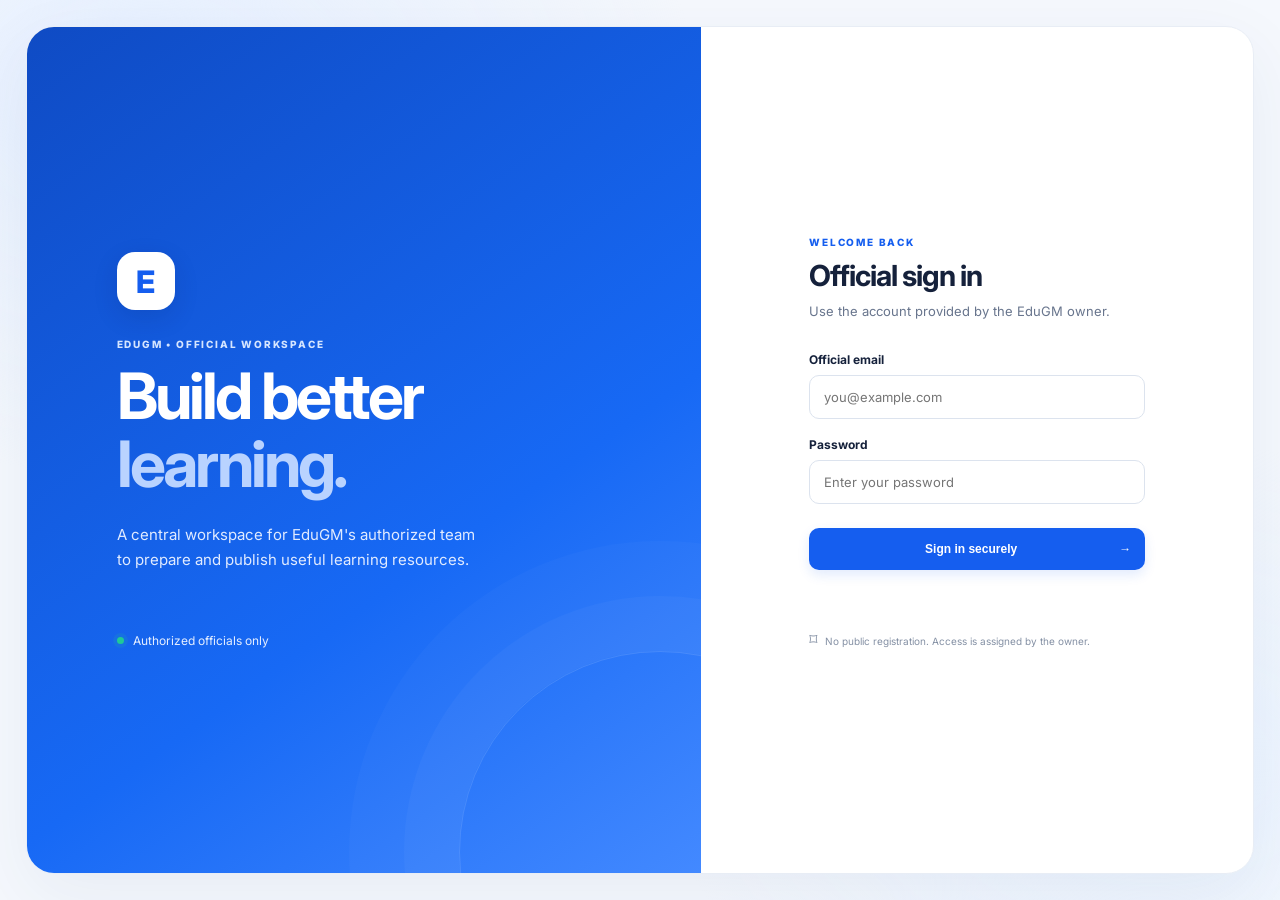
==== index.html @ 6459ba49 "Add files via upload" ====
<!doctype html>
<html lang="en">
<head>
  <meta charset="utf-8">
  <meta name="viewport" content="width=device-width, initial-scale=1">
  <meta name="description" content="EduGM official content administration">
  <title>EduGM Admin</title>
  <link rel="preconnect" href="https://fonts.googleapis.com">
  <link rel="preconnect" href="https://fonts.gstatic.com" crossorigin>
  <link href="https://fonts.googleapis.com/css2?family=Inter:wght@400;500;600;700;800&display=swap" rel="stylesheet">
  <link rel="stylesheet" href="style.css">
</head>
<body>
  <div class="page-glow"></div>
  <main class="shell">
    <section id="loginView" class="login-layout">
      <div class="brand-panel">
        <div class="brand-mark">E</div>
        <p class="eyebrow">EDUGM • OFFICIAL WORKSPACE</p>
        <h1>Build better<br><span>learning.</span></h1>
        <p class="muted hero-copy">A central workspace for EduGM's authorized team to prepare and publish useful learning resources.</p>
        <div class="trust-row"><span class="pulse"></span> Authorized officials only</div>
      </div>
      <div class="login-card">
        <div class="mobile-brand"><div class="brand-mark small">E</div><strong>EduGM Admin</strong></div>
        <p class="eyebrow blue">WELCOME BACK</p>
        <h2>Official sign in</h2>
        <p class="muted">Use the account provided by the EduGM owner.</p>
        <form id="loginForm">
          <label for="email">Official email</label>
          <input id="email" type="email" autocomplete="username" placeholder="you@example.com" required>
          <label for="password">Password</label>
          <input id="password" type="password" autocomplete="current-password" placeholder="Enter your password" required>
          <button class="primary full" type="submit" id="loginButton">Sign in securely <span>→</span></button>
        </form>
        <p id="loginMessage" class="message" role="status"></p>
        <p class="fineprint"><span class="lock">⌑</span> No public registration. Access is assigned by the owner.</p>
      </div>
    </section>

    <section id="appView" class="app-layout hidden">
      <aside class="sidebar">
        <div class="sidebar-brand"><div class="brand-mark small">E</div><div><strong>EduGM</strong><small>ADMIN PANEL</small></div></div>
        <div class="nav-label">WORKSPACE</div>
        <button class="nav-item active" data-tab="overview"><span>▦</span> Overview</button>
        <button class="nav-item" data-tab="articles"><span>▤</span> Articles <span class="nav-count" id="articleCount">0</span></button>
        <button class="nav-item" data-tab="write"><span>＋</span> Write article</button>
        <div class="sidebar-bottom">
          <div class="user-chip"><div class="avatar" id="avatar">E</div><div class="user-meta"><strong id="userEmail">Official</strong><small id="userRole">Loading role…</small></div></div>
          <button id="logoutButton" class="logout">↪ &nbsp; Sign out</button>
        </div>
      </aside>

      <div class="main-panel">
        <header class="topbar">
          <div><p class="eyebrow blue">EDUGM CONTENT STUDIO</p><h2 id="pageTitle">Overview</h2></div>
          <div class="top-actions"><span class="secure-pill"><span class="pulse"></span> Secure session</span><button class="primary" id="newArticleTop">＋ New article</button></div>
        </header>
        <div id="globalMessage" class="message global-message" role="status"></div>

        <section id="overviewTab" class="tab-panel">
          <div class="welcome-card"><div><p class="eyebrow">YOUR WORKSPACE</p><h3>Welcome to EduGM.</h3><p>Manage educational articles for Madhyamik, HS and entrance-exam learners.</p></div><div class="welcome-art">✦</div></div>
          <div class="stats-grid">
            <div class="stat-card"><div class="stat-icon">▤</div><span>Total articles</span><strong id="totalArticles">—</strong><small>Articles you can access</small></div>
            <div class="stat-card"><div class="stat-icon green">✓</div><span>Published</span><strong id="publishedArticles">—</strong><small>Visible to readers</small></div>
            <div class="stat-card"><div class="stat-icon amber">◷</div><span>Drafts</span><strong id="draftArticles">—</strong><small>Still being prepared</small></div>
          </div>
          <div class="section-heading"><div><h3>Recent articles</h3><p class="muted">Your latest content activity</p></div><button class="text-button" data-goto="articles">View all →</button></div>
          <div id="recentArticles" class="article-list"><div class="empty-state">Loading articles…</div></div>
          <div class="role-note"><strong>Your access:</strong> <span id="roleExplanation">Loading permissions…</span><p>Permissions are enforced by Firebase Firestore Security Rules, not just by this interface.</p></div>
        </section>

        <section id="articlesTab" class="tab-panel hidden">
          <div class="section-heading"><div><h3>Articles</h3><p class="muted">Create, edit and publish learning content.</p></div><button class="primary" id="newArticleList">＋ New article</button></div>
          <div class="filters"><input id="articleSearch" type="search" placeholder="Search your articles…"><select id="statusFilter" aria-label="Filter by status"><option value="all">All statuses</option><option value="published">Published</option><option value="draft">Drafts</option></select></div>
          <div id="allArticles" class="article-list"><div class="empty-state">Loading articles…</div></div>
        </section>

        <section id="writeTab" class="tab-panel hidden">
          <div class="editor-heading"><div><h3 id="editorTitle">Write a new article</h3><p class="muted">Clear, accurate content helps students learn.</p></div><span class="draft-badge" id="editorStatus">NEW ARTICLE</span></div>
          <form id="articleForm" class="editor-card">
            <input type="hidden" id="articleId">
            <label for="articleTitle">Article title <span class="required">*</span></label>
            <input id="articleTitle" maxlength="160" required placeholder="e.g. Madhyamik Mathematics: Algebra Revision">
            <div class="two-fields">
              <div><label for="category">Category</label><select id="category"><option>Madhyamik</option><option>Higher Secondary (HS)</option><option>Entrance Exams</option><option>Scholarships</option><option>Study Notes</option><option>News & Notices</option><option>General</option></select></div>
              <div><label for="excerpt">Short summary</label><input id="excerpt" maxlength="240" placeholder="A short description for students"></div>
            </div>
            <label for="articleContent">Article content <span class="required">*</span></label>
            <textarea id="articleContent" rows="14" required placeholder="Write your article here. Use plain text for now; formatting support can be added later."></textarea>
            <p class="helper">Please verify facts, dates, exam details and source material before publishing. Do not include private student information.</p>
            <div class="editor-footer"><span id="saveMessage" class="message" role="status"></span><div class="button-row"><button type="button" class="secondary" id="cancelEdit">Cancel</button><button type="submit" class="secondary" id="saveDraft">Save draft</button><button type="button" class="primary" id="publishArticle">Publish article ↗</button></div></div>
          </form>
        </section>

        <footer>EduGM Admin <span>•</span> Authorized educational content management</footer>
      </div>
    </section>
  </main>
  <script type="module" src="js/app.js"></script>
</body>
</html>
---- style.css ----
:root{--blue:#155eef;--blue-dark:#1047bd;--ink:#15213b;--muted:#68758d;--line:#e6ebf3;--surface:#fff;--bg:#f5f8fd;--green:#13845b}*{box-sizing:border-box}body{margin:0;font-family:Inter,system-ui,sans-serif;color:var(--ink);background:var(--bg);min-height:100vh}.page-glow{position:fixed;inset:0;pointer-events:none;background:radial-gradient(ellipse at 12% 10%,#e5efff 0,transparent 34%),radial-gradient(ellipse at 90% 85%,#eaf3ff 0,transparent 30%)}.shell{position:relative;z-index:1;max-width:1440px;margin:auto;min-height:100vh;padding:26px}.hidden{display:none!important}.login-layout{min-height:calc(100vh - 52px);display:grid;grid-template-columns:1.1fr .9fr;background:white;border:1px solid #e8edf5;border-radius:28px;overflow:hidden;box-shadow:0 22px 70px #1e3a6810}.brand-panel{background:linear-gradient(145deg,#0f4bc4,#1769f5 62%,#4389ff);padding:clamp(36px,7vw,90px);color:white;display:flex;flex-direction:column;justify-content:center;position:relative;overflow:hidden}.brand-panel:after{content:"";position:absolute;width:400px;height:400px;border:1px solid #ffffff20;border-radius:50%;right:-160px;bottom:-180px;box-shadow:0 0 0 55px #ffffff08,0 0 0 110px #ffffff06}.brand-mark{width:58px;height:58px;border-radius:18px;background:white;color:var(--blue);display:grid;place-items:center;font-size:31px;font-weight:800;box-shadow:0 8px 24px #001d5a24}.brand-mark.small{width:40px;height:40px;border-radius:13px;font-size:22px;box-shadow:none;background:#eaf1ff}.eyebrow{font-size:10px;letter-spacing:1.8px;font-weight:800;color:#d5e5ff;margin:28px 0 12px}.eyebrow.blue{color:var(--blue);margin:0 0 10px}.brand-panel h1{font-size:clamp(42px,5vw,70px);line-height:1.06;letter-spacing:-3px;margin:0}.brand-panel h1 span{color:#b9d3ff}.muted{color:var(--muted);font-size:13px;line-height:1.7}.hero-copy{color:#e1ebff;max-width:370px;font-size:15px;margin-top:24px}.trust-row{margin-top:45px;font-size:12px;color:#e5eeff;display:flex;align-items:center;gap:9px}.pulse{display:inline-block;width:7px;height:7px;background:#20c997;border-radius:50%;box-shadow:0 0 0 4px #20c99720}.login-card{align-self:center;justify-self:center;width:min(100%,420px);padding:42px}.login-card h2{font-size:29px;letter-spacing:-1px;margin:0 0 7px}.login-card>p.muted{margin:0 0 30px}.mobile-brand{display:none;align-items:center;gap:10px;margin-bottom:35px}label{display:block;font-size:12px;font-weight:700;margin:18px 0 8px}input,textarea,select{font:inherit;color:var(--ink);width:100%;border:1px solid #dce3ee;background:#fff;border-radius:10px;padding:13px 14px;outline:none;font-size:13px;transition:border .15s,box-shadow .15s}input:focus,textarea:focus,select:focus{border-color:#80aaff;box-shadow:0 0 0 3px #155eef14}textarea{resize:vertical;line-height:1.7}.primary,.secondary{border:0;border-radius:10px;padding:12px 16px;font-size:12px;font-weight:700;cursor:pointer;transition:transform .15s,background .15s}.primary{background:var(--blue);color:white;box-shadow:0 5px 12px #155eef20}.primary:hover{background:var(--blue-dark);transform:translateY(-1px)}.secondary{background:#f0f4fa;color:#33415d;border:1px solid #e4eaf3}.secondary:hover{background:#e7edf7}.full{width:100%;margin-top:24px;padding:14px}.full span{float:right}.fineprint{font-size:10px;color:#8490a4;line-height:1.7;margin-top:26px}.lock{font-size:16px;margin-right:5px}.message{font-size:12px;line-height:1.5;min-height:18px;color:#bf2b37}.message.success{color:var(--green)}.app-layout{min-height:calc(100vh - 52px);display:grid;grid-template-columns:245px minmax(0,1fr);background:white;border:1px solid var(--line);border-radius:24px;overflow:hidden;box-shadow:0 22px 70px #1e3a680b}.sidebar{padding:26px 16px;background:#fbfcff;border-right:1px solid var(--line);display:flex;flex-direction:column;min-height:calc(100vh - 54px)}.sidebar-brand{display:flex;align-items:center;gap:11px;padding:0 10px 35px}.sidebar-brand strong{display:block;font-size:16px}.sidebar-brand small{display:block;font-size:9px;letter-spacing:1.4px;color:#7e8ba2;margin-top:4px;font-weight:700}.nav-label{font-size:9px;letter-spacing:1.5px;font-weight:800;color:#9aa5b7;padding:0 12px 12px}.nav-item{width:100%;border:0;background:transparent;color:#68758d;text-align:left;padding:12px;border-radius:10px;display:flex;align-items:center;gap:12px;font:600 12px Inter,sans-serif;cursor:pointer;margin-bottom:4px}.nav-item>span:first-child{font-size:18px;width:20px;text-align:center}.nav-item.active,.nav-item:hover{background:#eaf1ff;color:var(--blue)}.nav-count{margin-left:auto;font-size:10px;background:#fff;border-radius:6px;padding:4px 7px}.sidebar-bottom{margin-top:auto}.user-chip{border-top:1px solid var(--line);padding:20px 6px 15px;display:flex;gap:10px;align-items:center;min-width:0}.avatar{width:34px;height:34px;flex-shrink:0;background:#e4edff;color:var(--blue);border-radius:12px;display:grid;place-items:center;font-weight:800}.user-meta{min-width:0}.user-meta strong{display:block;font-size:10px;overflow:hidden;text-overflow:ellipsis;white-space:nowrap;max-width:145px}.user-meta small{display:block;font-size:10px;color:var(--blue);margin-top:4px;text-transform:capitalize}.logout{width:100%;padding:11px;border:1px solid var(--line);background:white;border-radius:9px;color:#68758d;font-size:11px;font-weight:700;cursor:pointer}.main-panel{padding:32px clamp(20px,4vw,52px);min-width:0}.topbar{display:flex;justify-content:space-between;align-items:center;gap:20px;margin-bottom:27px}.topbar h2{font-size:27px;letter-spacing:-1px;margin:0}.topbar .eyebrow{font-size:9px;margin:0 0 8px}.top-actions{display:flex;align-items:center;gap:15px}.secure-pill{font-size:10px;color:#58708e;display:flex;align-items:center;gap:8px}.welcome-card{padding:27px 30px;border-radius:17px;background:linear-gradient(110deg,#155eef,#397df8);color:white;display:flex;align-items:center;justify-content:space-between;overflow:hidden;position:relative}.welcome-card .eyebrow{font-size:9px;margin:0 0 11px;color:#cbdcff}.welcome-card h3{font-size:24px;letter-spacing:-.7px;margin:0 0 8px}.welcome-card p:not(.eyebrow){font-size:12px;line-height:1.6;color:#e0eaff;margin:0;max-width:500px}.welcome-art{font-size:94px;line-height:1;color:#ffffff30;padding:0 20px}.stats-grid{display:grid;grid-template-columns:repeat(3,minmax(0,1fr));gap:15px;margin:20px 0 34px}.stat-card{border:1px solid var(--line);border-radius:14px;padding:19px;display:flex;flex-direction:column;align-items:flex-start;gap:9px}.stat-icon{width:32px;height:32px;border-radius:10px;background:#eaf1ff;color:var(--blue);display:grid;place-items:center}.stat-icon.green{background:#e5f8ef;color:#12825a}.stat-icon.amber{background:#fff3dc;color:#b77912}.stat-card>span{font-size:11px;color:#7b879b}.stat-card strong{font-size:27px;letter-spacing:-1px}.stat-card small{font-size:10px;color:#9aa4b4}.section-heading{display:flex;justify-content:space-between;align-items:center;gap:15px;margin:0 0 17px}.section-heading h3,.editor-heading h3{font-size:17px;letter-spacing:-.4px;margin:0 0 5px}.section-heading p,.editor-heading p{font-size:11px;margin:0}.text-button{border:0;background:transparent;color:var(--blue);font-size:11px;font-weight:700;cursor:pointer}.article-list{display:flex;flex-direction:column;gap:10px}.article-row{border:1px solid var(--line);border-radius:12px;padding:15px 17px;display:flex;align-items:center;justify-content:space-between;gap:15px}.article-main{min-width:0}.article-main h4{font-size:12px;margin:0 0 7px;overflow-wrap:anywhere}.article-meta{font-size:10px;color:#8b96a8;display:flex;flex-wrap:wrap;gap:8px}.article-side{display:flex;align-items:center;gap:9px;flex-shrink:0}.status{font-size:9px;font-weight:800;text-transform:uppercase;letter-spacing:.5px;padding:6px 8px;border-radius:7px}.status.published{background:#e4f8ef;color:#137c54}.status.draft{background:#fff3db;color:#a96c08}.tiny-button{border:1px solid var(--line);background:#fff;color:#5e6d85;border-radius:7px;padding:7px 9px;font-size:10px;font-weight:700;cursor:pointer}.empty-state{padding:28px;text-align:center;border:1px dashed #dbe3ef;border-radius:12px;color:#8a96a9;font-size:12px}.role-note{margin-top:24px;padding:16px 18px;border-radius:12px;background:#f5f8ff;border:1px solid #e7eeff;font-size:11px;color:#52637f;line-height:1.7}.role-note strong{color:#253b61}.role-note p{margin:4px 0 0;color:#8793a7;font-size:10px}.filters{display:flex;gap:12px;margin-bottom:16px}.filters input{max-width:420px}.filters select{max-width:170px}.editor-heading{display:flex;justify-content:space-between;align-items:center;margin-bottom:18px}.draft-badge{font-size:9px;letter-spacing:1px;font-weight:800;color:#7d8ba1;background:#f1f4f9;border-radius:6px;padding:7px 9px}.editor-card{border:1px solid var(--line);border-radius:15px;padding:23px}.editor-card label{margin-top:17px}.editor-card label:first-child{margin-top:0}.required{color:#e04451}.two-fields{display:grid;grid-template-columns:1fr 1.3fr;gap:15px}.helper{font-size:10px;color:#8995a8;line-height:1.6}.editor-footer{display:flex;align-items:center;justify-content:space-between;gap:12px;border-top:1px solid var(--line);margin-top:20px;padding-top:17px}.button-row{display:flex;gap:8px;flex-wrap:wrap;justify-content:flex-end}footer{text-align:center;font-size:10px;color:#a1aabb;padding:35px 0 5px}footer span{padding:0 5px;color:#d2d8e2}.global-message{margin:-14px 0 12px}.global-message:empty{display:none}@media(max-width:900px){.shell{padding:12px}.login-layout{min-height:calc(100vh - 24px);grid-template-columns:1fr}.brand-panel{display:none}.login-card{padding:30px 25px}.mobile-brand{display:flex}.app-layout{grid-template-columns:1fr}.sidebar{min-height:auto;padding:12px;display:grid;grid-template-columns:1fr 1fr;gap:4px;border-right:0;border-bottom:1px solid var(--line)}.sidebar-brand{padding:4px 8px 10px;grid-column:1/-1}.nav-label{display:none}.nav-item{margin:0;padding:10px}.sidebar-bottom{grid-column:1/-1;margin-top:8px;display:flex;align-items:center;gap:10px}.user-chip{flex:1;border-top:1px solid var(--line);padding:10px 5px 0}.logout{width:auto;margin-top:10px}.main-panel{padding:24px 18px}.topbar{align-items:flex-start}.secure-pill{display:none}}@media(max-width:600px){.stats-grid{grid-template-columns:1fr;gap:10px}.stat-card{display:grid;grid-template-columns:35px 1fr auto;align-items:center;gap:5px 10px;padding:13px}.stat-icon{grid-row:1/3}.stat-card>span{grid-column:2}.stat-card strong{grid-column:3;grid-row:1/3}.stat-card small{grid-column:2}.topbar h2{font-size:22px}.top-actions .primary{font-size:10px;padding:10px}.welcome-card{padding:22px}.welcome-art{font-size:52px;padding:0}.article-row{align-items:flex-start;flex-direction:column}.article-side{width:100%;justify-content:space-between}.two-fields{grid-template-columns:1fr;gap:0}.editor-card{padding:17px}.editor-footer{align-items:flex-start;flex-direction:column}.button-row{width:100%}.button-row button{flex:1}.filters{flex-direction:column}.filters input,.filters select{max-width:none}.sidebar{grid-template-columns:1fr 1fr}.nav-item{font-size:10px}.topbar{gap:8px}.top-actions{gap:0}}
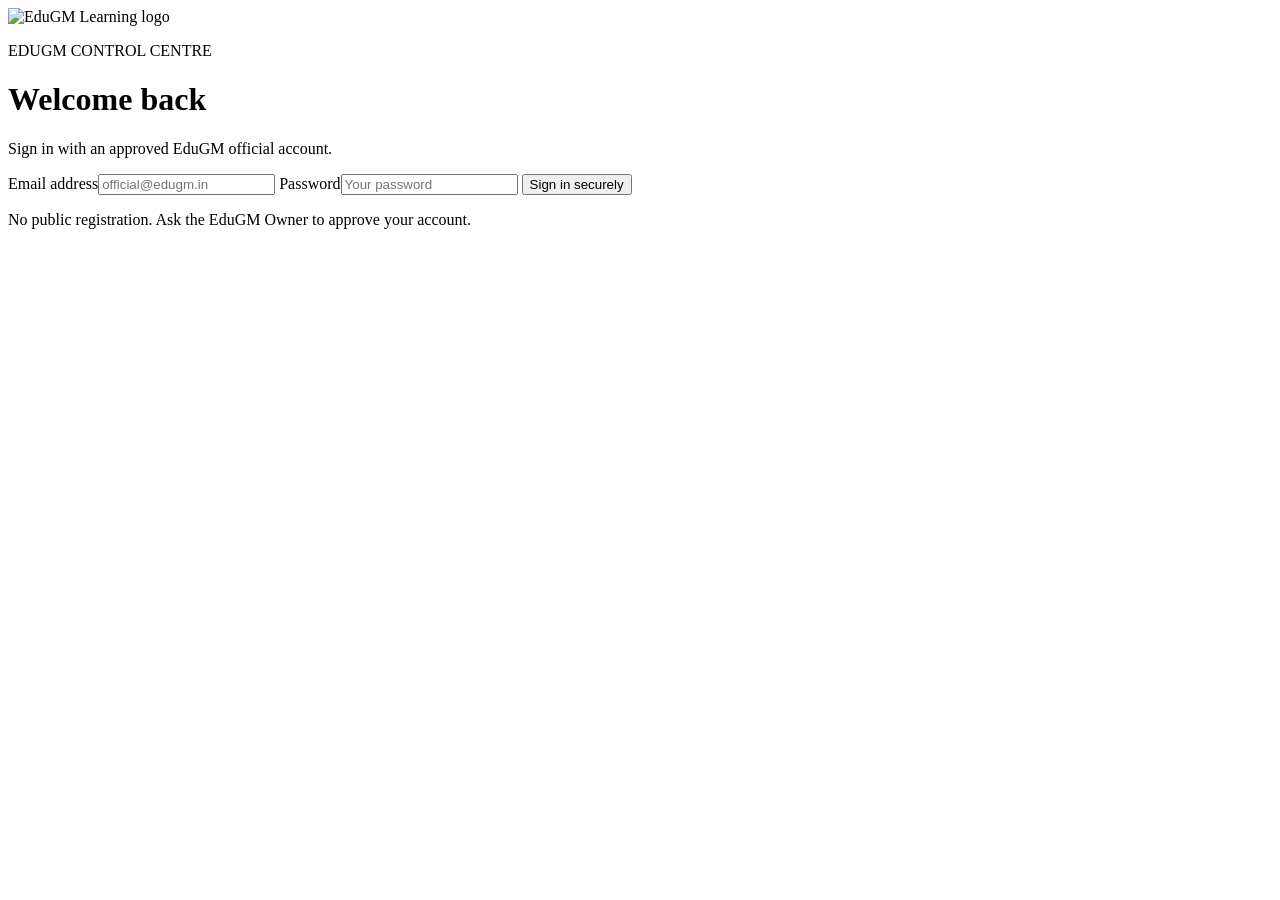
==== commit 2e2d8ef5: "Add files via upload" ====
--- a/index.html
+++ b/index.html
@@ -1,102 +1,20 @@
 <!doctype html>
 <html lang="en">
 <head>
-  <meta charset="utf-8">
-  <meta name="viewport" content="width=device-width, initial-scale=1">
-  <meta name="description" content="EduGM official content administration">
-  <title>EduGM Admin</title>
-  <link rel="preconnect" href="https://fonts.googleapis.com">
-  <link rel="preconnect" href="https://fonts.gstatic.com" crossorigin>
-  <link href="https://fonts.googleapis.com/css2?family=Inter:wght@400;500;600;700;800&display=swap" rel="stylesheet">
-  <link rel="stylesheet" href="style.css">
+  <meta charset="utf-8"><meta name="viewport" content="width=device-width,initial-scale=1">
+  <title>EduGM Admin — Sign in</title><link rel="icon" type="image/png" href="https://i.ibb.co/1Y82N0n0/Edu-GM-Learning-Logo.png"><link rel="stylesheet" href="css/style.css">
 </head>
-<body>
-  <div class="page-glow"></div>
-  <main class="shell">
-    <section id="loginView" class="login-layout">
-      <div class="brand-panel">
-        <div class="brand-mark">E</div>
-        <p class="eyebrow">EDUGM • OFFICIAL WORKSPACE</p>
-        <h1>Build better<br><span>learning.</span></h1>
-        <p class="muted hero-copy">A central workspace for EduGM's authorized team to prepare and publish useful learning resources.</p>
-        <div class="trust-row"><span class="pulse"></span> Authorized officials only</div>
-      </div>
-      <div class="login-card">
-        <div class="mobile-brand"><div class="brand-mark small">E</div><strong>EduGM Admin</strong></div>
-        <p class="eyebrow blue">WELCOME BACK</p>
-        <h2>Official sign in</h2>
-        <p class="muted">Use the account provided by the EduGM owner.</p>
-        <form id="loginForm">
-          <label for="email">Official email</label>
-          <input id="email" type="email" autocomplete="username" placeholder="you@example.com" required>
-          <label for="password">Password</label>
-          <input id="password" type="password" autocomplete="current-password" placeholder="Enter your password" required>
-          <button class="primary full" type="submit" id="loginButton">Sign in securely <span>→</span></button>
-        </form>
-        <p id="loginMessage" class="message" role="status"></p>
-        <p class="fineprint"><span class="lock">⌑</span> No public registration. Access is assigned by the owner.</p>
-      </div>
-    </section>
-
-    <section id="appView" class="app-layout hidden">
-      <aside class="sidebar">
-        <div class="sidebar-brand"><div class="brand-mark small">E</div><div><strong>EduGM</strong><small>ADMIN PANEL</small></div></div>
-        <div class="nav-label">WORKSPACE</div>
-        <button class="nav-item active" data-tab="overview"><span>▦</span> Overview</button>
-        <button class="nav-item" data-tab="articles"><span>▤</span> Articles <span class="nav-count" id="articleCount">0</span></button>
-        <button class="nav-item" data-tab="write"><span>＋</span> Write article</button>
-        <div class="sidebar-bottom">
-          <div class="user-chip"><div class="avatar" id="avatar">E</div><div class="user-meta"><strong id="userEmail">Official</strong><small id="userRole">Loading role…</small></div></div>
-          <button id="logoutButton" class="logout">↪ &nbsp; Sign out</button>
-        </div>
-      </aside>
-
-      <div class="main-panel">
-        <header class="topbar">
-          <div><p class="eyebrow blue">EDUGM CONTENT STUDIO</p><h2 id="pageTitle">Overview</h2></div>
-          <div class="top-actions"><span class="secure-pill"><span class="pulse"></span> Secure session</span><button class="primary" id="newArticleTop">＋ New article</button></div>
-        </header>
-        <div id="globalMessage" class="message global-message" role="status"></div>
-
-        <section id="overviewTab" class="tab-panel">
-          <div class="welcome-card"><div><p class="eyebrow">YOUR WORKSPACE</p><h3>Welcome to EduGM.</h3><p>Manage educational articles for Madhyamik, HS and entrance-exam learners.</p></div><div class="welcome-art">✦</div></div>
-          <div class="stats-grid">
-            <div class="stat-card"><div class="stat-icon">▤</div><span>Total articles</span><strong id="totalArticles">—</strong><small>Articles you can access</small></div>
-            <div class="stat-card"><div class="stat-icon green">✓</div><span>Published</span><strong id="publishedArticles">—</strong><small>Visible to readers</small></div>
-            <div class="stat-card"><div class="stat-icon amber">◷</div><span>Drafts</span><strong id="draftArticles">—</strong><small>Still being prepared</small></div>
-          </div>
-          <div class="section-heading"><div><h3>Recent articles</h3><p class="muted">Your latest content activity</p></div><button class="text-button" data-goto="articles">View all →</button></div>
-          <div id="recentArticles" class="article-list"><div class="empty-state">Loading articles…</div></div>
-          <div class="role-note"><strong>Your access:</strong> <span id="roleExplanation">Loading permissions…</span><p>Permissions are enforced by Firebase Firestore Security Rules, not just by this interface.</p></div>
-        </section>
-
-        <section id="articlesTab" class="tab-panel hidden">
-          <div class="section-heading"><div><h3>Articles</h3><p class="muted">Create, edit and publish learning content.</p></div><button class="primary" id="newArticleList">＋ New article</button></div>
-          <div class="filters"><input id="articleSearch" type="search" placeholder="Search your articles…"><select id="statusFilter" aria-label="Filter by status"><option value="all">All statuses</option><option value="published">Published</option><option value="draft">Drafts</option></select></div>
-          <div id="allArticles" class="article-list"><div class="empty-state">Loading articles…</div></div>
-        </section>
-
-        <section id="writeTab" class="tab-panel hidden">
-          <div class="editor-heading"><div><h3 id="editorTitle">Write a new article</h3><p class="muted">Clear, accurate content helps students learn.</p></div><span class="draft-badge" id="editorStatus">NEW ARTICLE</span></div>
-          <form id="articleForm" class="editor-card">
-            <input type="hidden" id="articleId">
-            <label for="articleTitle">Article title <span class="required">*</span></label>
-            <input id="articleTitle" maxlength="160" required placeholder="e.g. Madhyamik Mathematics: Algebra Revision">
-            <div class="two-fields">
-              <div><label for="category">Category</label><select id="category"><option>Madhyamik</option><option>Higher Secondary (HS)</option><option>Entrance Exams</option><option>Scholarships</option><option>Study Notes</option><option>News & Notices</option><option>General</option></select></div>
-              <div><label for="excerpt">Short summary</label><input id="excerpt" maxlength="240" placeholder="A short description for students"></div>
-            </div>
-            <label for="articleContent">Article content <span class="required">*</span></label>
-            <textarea id="articleContent" rows="14" required placeholder="Write your article here. Use plain text for now; formatting support can be added later."></textarea>
-            <p class="helper">Please verify facts, dates, exam details and source material before publishing. Do not include private student information.</p>
-            <div class="editor-footer"><span id="saveMessage" class="message" role="status"></span><div class="button-row"><button type="button" class="secondary" id="cancelEdit">Cancel</button><button type="submit" class="secondary" id="saveDraft">Save draft</button><button type="button" class="primary" id="publishArticle">Publish article ↗</button></div></div>
-          </form>
-        </section>
-
-        <footer>EduGM Admin <span>•</span> Authorized educational content management</footer>
-      </div>
-    </section>
+<body class="auth-body">
+  <main class="auth-card">
+    <img class="auth-logo" src="https://i.ibb.co/1Y82N0n0/Edu-GM-Learning-Logo.png" alt="EduGM Learning logo"><p class="eyebrow">EDUGM CONTROL CENTRE</p>
+    <h1>Welcome back</h1><p class="muted">Sign in with an approved EduGM official account.</p>
+    <form id="login-form" class="stack">
+      <label>Email address<input id="email" type="email" autocomplete="username" required placeholder="official@edugm.in"></label>
+      <label>Password<input id="password" type="password" autocomplete="current-password" required placeholder="Your password"></label>
+      <button class="btn primary" type="submit">Sign in securely</button>
+      <p id="login-error" class="notice error hidden"></p>
+    </form>
+    <p class="tiny muted">No public registration. Ask the EduGM Owner to approve your account.</p>
   </main>
-  <script type="module" src="js/app.js"></script>
-</body>
-</html>
+  <script type="module" src="js/login.js"></script>
+</body></html>
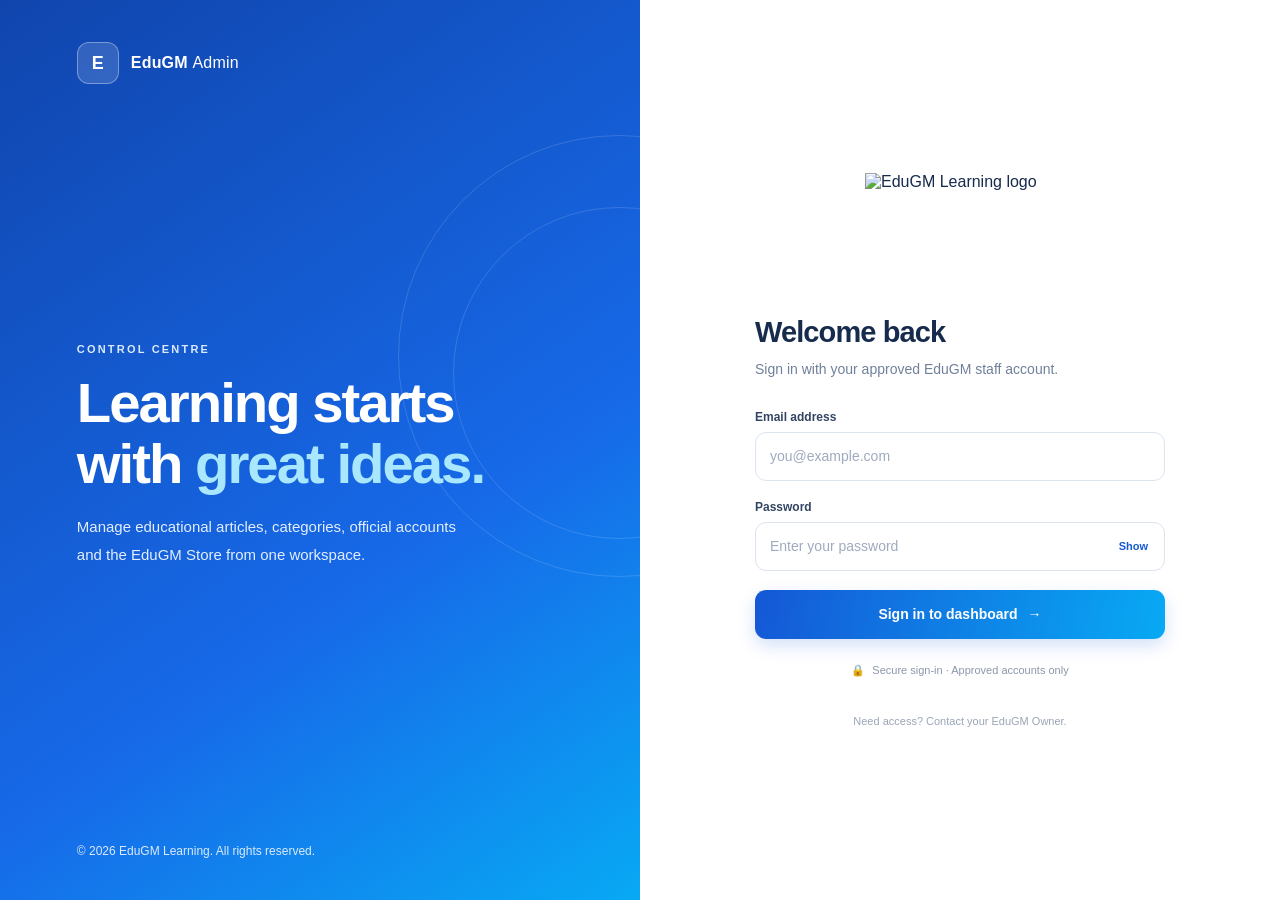
==== commit 47a3f883: "Refactor index.html for improved layout and styling Updated HTML structure, improved accessibility, " ====
--- a/index.html
+++ b/index.html
@@ -1,20 +1,559 @@
-<!doctype html>
+
+<!DOCTYPE html>
 <html lang="en">
 <head>
-  <meta charset="utf-8"><meta name="viewport" content="width=device-width,initial-scale=1">
-  <title>EduGM Admin — Sign in</title><link rel="icon" type="image/png" href="https://i.ibb.co/1Y82N0n0/Edu-GM-Learning-Logo.png"><link rel="stylesheet" href="css/style.css">
+  <meta charset="UTF-8">
+  <meta name="viewport" content="width=device-width, initial-scale=1.0">
+  <meta name="theme-color" content="#ffffff">
+  <title>EduGM Admin | Sign In</title>
+  <link rel="icon" type="image/png"
+    href="https://i.ibb.co/1Y82N0n0/Edu-GM-Learning-Logo.png">
+
+  <style>
+    :root {
+      --blue: #1558d6;
+      --blue-dark: #1045ad;
+      --cyan: #08a9f4;
+      --ink: #172b4d;
+      --muted: #70809a;
+      --line: #e4eaf3;
+      --bg: #f5f8ff;
+      --white: #ffffff;
+    }
+
+    * {
+      box-sizing: border-box;
+    }
+
+    body {
+      margin: 0;
+      min-height: 100vh;
+      font-family: Inter, "Segoe UI", Arial, sans-serif;
+      color: var(--ink);
+      background: var(--bg);
+      -webkit-font-smoothing: antialiased;
+    }
+
+    button, input {
+      font: inherit;
+    }
+
+    .page {
+      min-height: 100vh;
+      display: grid;
+      grid-template-columns: 1fr 1fr;
+    }
+
+    /* Brand panel */
+    .brand-panel {
+      position: relative;
+      display: flex;
+      flex-direction: column;
+      justify-content: space-between;
+      overflow: hidden;
+      padding: 42px clamp(28px, 6vw, 82px);
+      color: white;
+      background: linear-gradient(145deg, #1045ad, #1769e8 62%, #08a9f4);
+    }
+
+    .brand-panel::before,
+    .brand-panel::after {
+      content: "";
+      position: absolute;
+      border: 1px solid rgba(255,255,255,.14);
+      border-radius: 50%;
+      pointer-events: none;
+    }
+
+    .brand-panel::before {
+      width: 440px;
+      height: 440px;
+      right: -200px;
+      top: 15%;
+    }
+
+    .brand-panel::after {
+      width: 330px;
+      height: 330px;
+      right: -145px;
+      top: 23%;
+    }
+
+    .brand-top,
+    .brand-message,
+    .brand-footer {
+      position: relative;
+      z-index: 1;
+    }
+
+    .brand-top {
+      display: flex;
+      align-items: center;
+      gap: 12px;
+      font-size: 16px;
+      font-weight: 750;
+      letter-spacing: .2px;
+    }
+
+    .brand-mark {
+      display: grid;
+      place-items: center;
+      width: 42px;
+      height: 42px;
+      border: 1px solid rgba(255,255,255,.35);
+      border-radius: 12px;
+      background: rgba(255,255,255,.14);
+      font-size: 18px;
+      font-weight: 800;
+    }
+
+    .brand-message {
+      max-width: 480px;
+      margin: auto 0;
+      padding: 65px 0;
+    }
+
+    .brand-message .eyebrow {
+      color: #dbeafe;
+      font-size: 11px;
+      font-weight: 750;
+      letter-spacing: 2.2px;
+      text-transform: uppercase;
+    }
+
+    .brand-message h1 {
+      margin: 18px 0;
+      font-size: clamp(36px, 4.4vw, 60px);
+      line-height: 1.08;
+      letter-spacing: -2px;
+    }
+
+    .brand-message h1 span {
+      color: #a9e7ff;
+    }
+
+    .brand-message p {
+      max-width: 400px;
+      color: #e3efff;
+      font-size: 15px;
+      line-height: 1.9;
+    }
+
+    .brand-footer {
+      color: #dbeafe;
+      font-size: 12px;
+    }
+
+    /* Login panel */
+    .login-panel {
+      display: flex;
+      align-items: center;
+      justify-content: center;
+      padding: 36px 24px;
+      background: #fff;
+    }
+
+    .login-card {
+      width: 100%;
+      max-width: 410px;
+      animation: appear .45s ease both;
+    }
+
+    .logo-wrap {
+      display: flex;
+      justify-content: center;
+      margin-bottom: 28px;
+    }
+
+    .logo {
+      display: block;
+      width: 190px;
+      max-width: 75%;
+      height: 115px;
+      object-fit: contain;
+    }
+
+    .heading {
+      margin-bottom: 28px;
+    }
+
+    .heading h2 {
+      margin: 0 0 9px;
+      font-size: 29px;
+      font-weight: 750;
+      letter-spacing: -.9px;
+    }
+
+    .heading p {
+      margin: 0;
+      color: var(--muted);
+      font-size: 14px;
+      line-height: 1.7;
+    }
+
+    .field {
+      margin-bottom: 19px;
+    }
+
+    .field label {
+      display: block;
+      margin-bottom: 8px;
+      color: #334563;
+      font-size: 12px;
+      font-weight: 700;
+    }
+
+    .input-wrap {
+      position: relative;
+    }
+
+    .field input {
+      width: 100%;
+      height: 49px;
+      padding: 0 14px;
+      border: 1px solid #dce4f0;
+      border-radius: 11px;
+      outline: none;
+      color: var(--ink);
+      background: #fff;
+      font-size: 14px;
+      transition: border-color .2s, box-shadow .2s;
+    }
+
+    .field input::placeholder {
+      color: #a0aabe;
+    }
+
+    .field input:focus {
+      border-color: var(--blue);
+      box-shadow: 0 0 0 4px rgba(21,88,214,.09);
+    }
+
+    .password-input {
+      padding-right: 76px !important;
+    }
+
+    .show-password {
+      position: absolute;
+      top: 50%;
+      right: 12px;
+      transform: translateY(-50%);
+      padding: 5px;
+      border: 0;
+      color: var(--blue);
+      background: transparent;
+      cursor: pointer;
+      font-size: 11px;
+      font-weight: 700;
+    }
+
+    .submit-btn {
+      width: 100%;
+      min-height: 49px;
+      display: flex;
+      align-items: center;
+      justify-content: center;
+      gap: 10px;
+      margin-top: 8px;
+      border: 0;
+      border-radius: 11px;
+      color: white;
+      background: linear-gradient(100deg, var(--blue), var(--cyan));
+      box-shadow: 0 7px 17px rgba(21,88,214,.18);
+      cursor: pointer;
+      font-size: 14px;
+      font-weight: 750;
+      transition: transform .2s, box-shadow .2s, opacity .2s;
+    }
+
+    .submit-btn:hover {
+      transform: translateY(-1px);
+      box-shadow: 0 10px 22px rgba(21,88,214,.25);
+    }
+
+    .submit-btn:disabled {
+      opacity: .65;
+      cursor: wait;
+      transform: none;
+    }
+
+    .message {
+      display: none;
+      margin: 16px 0 0;
+      padding: 12px 13px;
+      border: 1px solid #fecaca;
+      border-radius: 10px;
+      color: #b42318;
+      background: #fff5f5;
+      font-size: 12px;
+      line-height: 1.7;
+      overflow-wrap: anywhere;
+    }
+
+    .message.success {
+      border-color: #bbf7d0;
+      color: #166534;
+      background: #f0fdf4;
+    }
+
+    .secure-note {
+      display: flex;
+      justify-content: center;
+      align-items: center;
+      gap: 7px;
+      margin-top: 25px;
+      color: #8a97aa;
+      font-size: 11px;
+      text-align: center;
+    }
+
+    .login-footer {
+      margin-top: 38px;
+      color: #9aa5b6;
+      font-size: 11px;
+      text-align: center;
+    }
+
+    @keyframes appear {
+      from { opacity: 0; transform: translateY(9px); }
+      to { opacity: 1; transform: translateY(0); }
+    }
+
+    @media (max-width: 760px) {
+      .page {
+        grid-template-columns: 1fr;
+      }
+
+      .brand-panel {
+        min-height: 205px;
+        padding: 22px 25px;
+      }
+
+      .brand-message {
+        padding: 27px 0 20px;
+      }
+
+      .brand-message h1 {
+        margin: 10px 0;
+        font-size: 32px;
+        letter-spacing: -1px;
+      }
+
+      .brand-message p {
+        margin-bottom: 0;
+        font-size: 13px;
+      }
+
+      .brand-footer {
+        display: none;
+      }
+
+      .login-panel {
+        padding: 32px 23px;
+      }
+
+      .logo-wrap {
+        margin-bottom: 18px;
+      }
+
+      .logo {
+        height: 90px;
+        width: 165px;
+      }
+
+      .heading h2 {
+        font-size: 26px;
+      }
+
+      .login-footer {
+        margin-top: 27px;
+      }
+    }
+
+    @media (prefers-reduced-motion: reduce) {
+      *, *::before, *::after {
+        animation: none !important;
+        transition: none !important;
+        scroll-behavior: auto !important;
+      }
+    }
+  </style>
 </head>
-<body class="auth-body">
-  <main class="auth-card">
-    <img class="auth-logo" src="https://i.ibb.co/1Y82N0n0/Edu-GM-Learning-Logo.png" alt="EduGM Learning logo"><p class="eyebrow">EDUGM CONTROL CENTRE</p>
-    <h1>Welcome back</h1><p class="muted">Sign in with an approved EduGM official account.</p>
-    <form id="login-form" class="stack">
-      <label>Email address<input id="email" type="email" autocomplete="username" required placeholder="official@edugm.in"></label>
-      <label>Password<input id="password" type="password" autocomplete="current-password" required placeholder="Your password"></label>
-      <button class="btn primary" type="submit">Sign in securely</button>
-      <p id="login-error" class="notice error hidden"></p>
-    </form>
-    <p class="tiny muted">No public registration. Ask the EduGM Owner to approve your account.</p>
-  </main>
-  <script type="module" src="js/login.js"></script>
-</body></html>+
+<body>
+  <div class="page">
+    <aside class="brand-panel">
+      <div class="brand-top">
+        <div class="brand-mark">E</div>
+        <span>EduGM <span style="font-weight:400">Admin</span></span>
+      </div>
+
+      <div class="brand-message">
+        <div class="eyebrow">Control Centre</div>
+        <h1>Learning starts<br>with <span>great ideas.</span></h1>
+        <p>
+          Manage educational articles, categories, official accounts
+          and the EduGM Store from one workspace.
+        </p>
+      </div>
+
+      <div class="brand-footer">© 2026 EduGM Learning. All rights reserved.</div>
+    </aside>
+
+    <main class="login-panel">
+      <section class="login-card">
+        <div class="logo-wrap">
+          <img
+            class="logo"
+            src="https://i.ibb.co/1Y82N0n0/Edu-GM-Learning-Logo.png"
+            alt="EduGM Learning logo">
+        </div>
+
+        <div class="heading">
+          <h2>Welcome back</h2>
+          <p>Sign in with your approved EduGM staff account.</p>
+        </div>
+
+        <form id="login-form">
+          <div class="field">
+            <label for="email">Email address</label>
+            <input
+              id="email"
+              name="email"
+              type="email"
+              placeholder="you@example.com"
+              autocomplete="username"
+              required>
+          </div>
+
+          <div class="field">
+            <label for="password">Password</label>
+            <div class="input-wrap">
+              <input
+                class="password-input"
+                id="password"
+                name="password"
+                type="password"
+                placeholder="Enter your password"
+                autocomplete="current-password"
+                required>
+              <button class="show-password" type="button" id="toggle-password">
+                Show
+              </button>
+            </div>
+          </div>
+
+          <button class="submit-btn" id="login-button" type="submit">
+            <span id="button-text">Sign in to dashboard</span>
+            <span aria-hidden="true">→</span>
+          </button>
+
+          <div class="message" id="login-message" role="alert" aria-live="polite"></div>
+        </form>
+
+        <div class="secure-note">
+          <span aria-hidden="true">🔒</span>
+          Secure sign-in · Approved accounts only
+        </div>
+
+        <div class="login-footer">
+          Need access? Contact your EduGM Owner.
+        </div>
+      </section>
+    </main>
+  </div>
+
+  <script type="module">
+    import { initializeApp } from
+      "https://www.gstatic.com/firebasejs/13.0.0/firebase-app.js";
+    import {
+      getAuth,
+      signInWithEmailAndPassword
+    } from "https://www.gstatic.com/firebasejs/13.0.0/firebase-auth.js";
+    import {
+      getFirestore,
+      doc,
+      getDoc
+    } from "https://www.gstatic.com/firebasejs/13.0.0/firebase-firestore.js";
+
+    const firebaseConfig = {
+      apiKey: "AIzaSyA9yj3ikv7oIsBhU7IE9XPclY3vul5d9us",
+      authDomain: "edugm-bangla.firebaseapp.com",
+      projectId: "edugm-bangla",
+      storageBucket: "edugm-bangla.firebasestorage.app",
+      messagingSenderId: "236553092510",
+      appId: "1:236553092510:web:91f03b4434616c06846a8f"
+    };
+
+    const app = initializeApp(firebaseConfig);
+    const auth = getAuth(app);
+    const db = getFirestore(app);
+
+    const form = document.getElementById("login-form");
+    const emailInput = document.getElementById("email");
+    const passwordInput = document.getElementById("password");
+    const button = document.getElementById("login-button");
+    const buttonText = document.getElementById("button-text");
+    const message = document.getElementById("login-message");
+
+    document.getElementById("toggle-password").addEventListener("click", () => {
+      const show = passwordInput.type === "password";
+      passwordInput.type = show ? "text" : "password";
+      document.getElementById("toggle-password").textContent = show ? "Hide" : "Show";
+    });
+
+    function showMessage(text, success = false) {
+      message.textContent = text;
+      message.className = success ? "message success" : "message";
+      message.style.display = "block";
+    }
+
+    form.addEventListener("submit", async (event) => {
+      event.preventDefault();
+      message.style.display = "none";
+      button.disabled = true;
+      buttonText.textContent = "Signing in…";
+
+      try {
+        const credential = await signInWithEmailAndPassword(
+          auth,
+          emailInput.value.trim(),
+          passwordInput.value
+        );
+
+        const userDoc = await getDoc(doc(db, "users", credential.user.uid));
+
+        if (!userDoc.exists()) {
+          await auth.signOut();
+          showMessage("Your account has not been approved. Contact the EduGM Owner.");
+          return;
+        }
+
+        const profile = userDoc.data();
+
+        if (profile.active !== true || !profile.role) {
+          await auth.signOut();
+          showMessage("Your account has not been approved. Contact the EduGM Owner.");
+          return;
+        }
+
+        showMessage("Sign-in successful. Opening your dashboard…", true);
+        window.location.href = "dashboard.html";
+      } catch (error) {
+        const messages = {
+          "auth/invalid-credential": "Incorrect email or password.",
+          "auth/user-not-found": "No account exists with this email.",
+          "auth/wrong-password": "Incorrect email or password.",
+          "auth/too-many-requests": "Too many attempts. Please try again later.",
+          "auth/network-request-failed": "Network error. Check your internet connection."
+        };
+
+        showMessage(messages[error.code] || error.message || "Unable to sign in. Please try again.");
+      } finally {
+        button.disabled = false;
+        buttonText.textContent = "Sign in to dashboard";
+      }
+    });
+  </script>
+</body>
+</html>
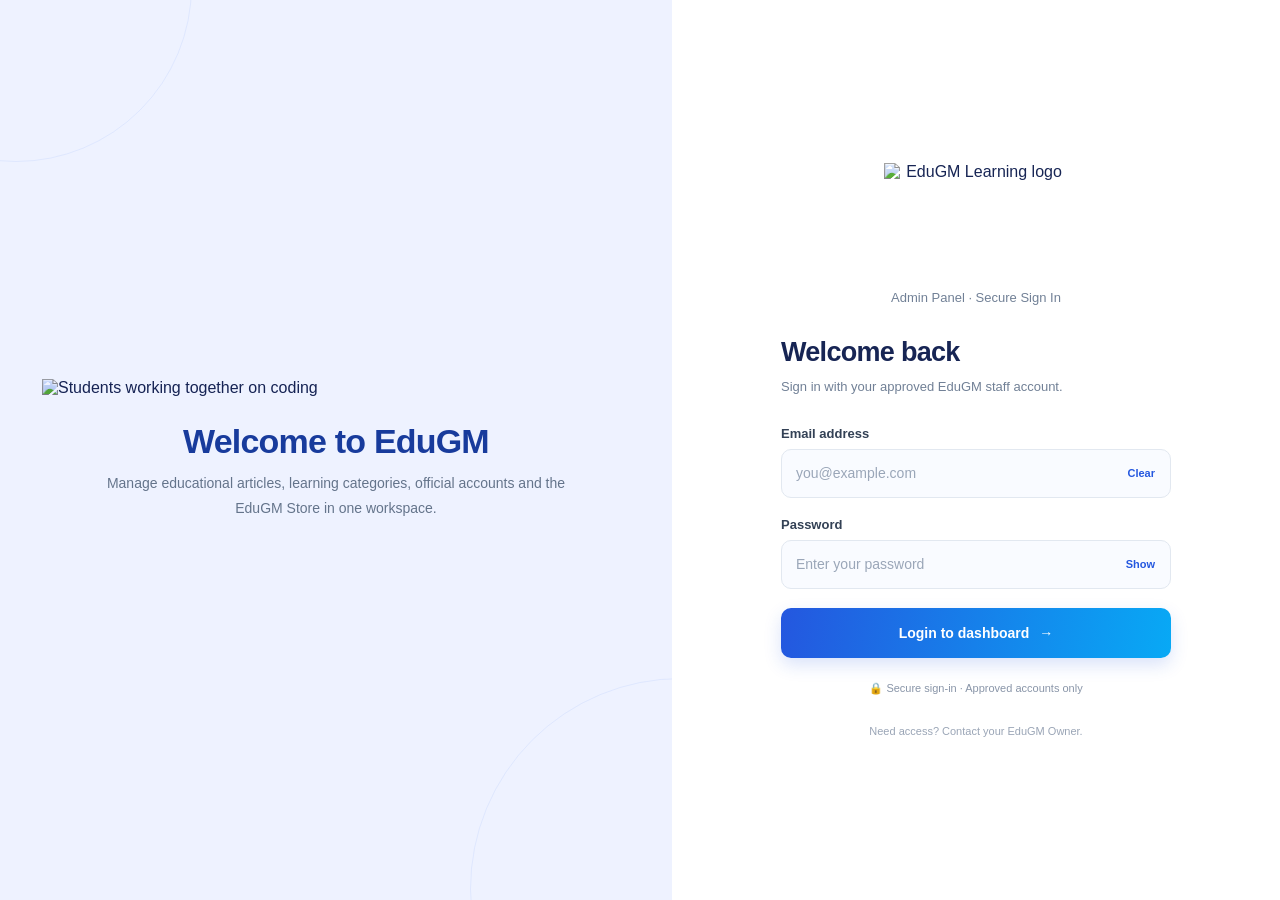
==== commit a584f33c: "Refactor EduGM Admin login page layout and styles Updated the HTML structure and styles for the EduG" ====
--- a/index.html
+++ b/index.html
@@ -3,191 +3,161 @@
 <html lang="en">
 <head>
   <meta charset="UTF-8">
-  <meta name="viewport" content="width=device-width, initial-scale=1.0">
+  <meta name="viewport" content="width=device-width, initial-scale=1">
   <meta name="theme-color" content="#ffffff">
-  <title>EduGM Admin | Sign In</title>
-  <link rel="icon" type="image/png"
-    href="https://i.ibb.co/1Y82N0n0/Edu-GM-Learning-Logo.png">
+  <meta name="description" content="Secure EduGM Admin Panel login">
+  <title>EduGM Admin Panel — Login</title>
+  <link rel="icon" href="https://i.ibb.co/1Y82N0n0/Edu-GM-Learning-Logo.png">
 
   <style>
     :root {
-      --blue: #1558d6;
-      --blue-dark: #1045ad;
-      --cyan: #08a9f4;
-      --ink: #172b4d;
-      --muted: #70809a;
-      --line: #e4eaf3;
-      --bg: #f5f8ff;
-      --white: #ffffff;
-    }
-
-    * {
-      box-sizing: border-box;
-    }
+      --blue: #2457df;
+      --blue-dark: #1846bb;
+      --cyan: #08a9f5;
+      --ink: #172554;
+      --muted: #718096;
+      --line: #e2e8f0;
+      --background: #eef2ff;
+    }
+
+    * { box-sizing: border-box; }
 
     body {
       margin: 0;
       min-height: 100vh;
-      font-family: Inter, "Segoe UI", Arial, sans-serif;
+      font-family: "Segoe UI", Arial, sans-serif;
       color: var(--ink);
-      background: var(--bg);
+      background: #fff;
       -webkit-font-smoothing: antialiased;
     }
 
-    button, input {
-      font: inherit;
-    }
-
-    .page {
+    button, input { font: inherit; }
+
+    .login-page {
+      display: grid;
+      grid-template-columns: 1.05fr .95fr;
       min-height: 100vh;
-      display: grid;
-      grid-template-columns: 1fr 1fr;
-    }
-
-    /* Brand panel */
-    .brand-panel {
+    }
+
+    /* Illustration panel */
+    .left-panel {
       position: relative;
       display: flex;
       flex-direction: column;
-      justify-content: space-between;
+      align-items: center;
+      justify-content: center;
+      min-width: 0;
       overflow: hidden;
-      padding: 42px clamp(28px, 6vw, 82px);
-      color: white;
-      background: linear-gradient(145deg, #1045ad, #1769e8 62%, #08a9f4);
-    }
-
-    .brand-panel::before,
-    .brand-panel::after {
+      padding: 42px;
+      background: var(--background);
+    }
+
+    .left-panel::before,
+    .left-panel::after {
       content: "";
       position: absolute;
-      border: 1px solid rgba(255,255,255,.14);
+      border: 1px solid rgba(37, 99, 235, .08);
       border-radius: 50%;
       pointer-events: none;
     }
 
-    .brand-panel::before {
-      width: 440px;
-      height: 440px;
-      right: -200px;
-      top: 15%;
-    }
-
-    .brand-panel::after {
-      width: 330px;
-      height: 330px;
-      right: -145px;
-      top: 23%;
-    }
-
-    .brand-top,
-    .brand-message,
-    .brand-footer {
+    .left-panel::before {
+      width: 350px;
+      height: 350px;
+      top: -190px;
+      left: -160px;
+    }
+
+    .left-panel::after {
+      width: 420px;
+      height: 420px;
+      right: -220px;
+      bottom: -200px;
+    }
+
+    .illustration {
       position: relative;
       z-index: 1;
-    }
-
-    .brand-top {
-      display: flex;
-      align-items: center;
-      gap: 12px;
-      font-size: 16px;
-      font-weight: 750;
-      letter-spacing: .2px;
-    }
-
-    .brand-mark {
-      display: grid;
-      place-items: center;
-      width: 42px;
-      height: 42px;
-      border: 1px solid rgba(255,255,255,.35);
-      border-radius: 12px;
-      background: rgba(255,255,255,.14);
-      font-size: 18px;
-      font-weight: 800;
-    }
-
-    .brand-message {
-      max-width: 480px;
-      margin: auto 0;
-      padding: 65px 0;
-    }
-
-    .brand-message .eyebrow {
-      color: #dbeafe;
-      font-size: 11px;
-      font-weight: 750;
-      letter-spacing: 2.2px;
-      text-transform: uppercase;
-    }
-
-    .brand-message h1 {
-      margin: 18px 0;
-      font-size: clamp(36px, 4.4vw, 60px);
-      line-height: 1.08;
-      letter-spacing: -2px;
-    }
-
-    .brand-message h1 span {
-      color: #a9e7ff;
-    }
-
-    .brand-message p {
-      max-width: 400px;
-      color: #e3efff;
-      font-size: 15px;
-      line-height: 1.9;
-    }
-
-    .brand-footer {
-      color: #dbeafe;
-      font-size: 12px;
+      width: 100%;
+      max-width: 590px;
+      max-height: 60vh;
+      object-fit: contain;
+      mix-blend-mode: multiply;
+      animation: appear .5s ease both;
+    }
+
+    .left-caption {
+      position: relative;
+      z-index: 1;
+      max-width: 490px;
+      margin-top: 25px;
+      text-align: center;
+    }
+
+    .left-caption h2 {
+      margin: 0 0 10px;
+      color: #183b9c;
+      font-size: clamp(24px, 3vw, 34px);
+      letter-spacing: -.8px;
+    }
+
+    .left-caption p {
+      margin: 0;
+      color: #64748b;
+      font-size: 14px;
+      line-height: 1.8;
     }
 
     /* Login panel */
-    .login-panel {
+    .right-panel {
       display: flex;
       align-items: center;
       justify-content: center;
-      padding: 36px 24px;
+      min-width: 0;
+      padding: 40px 28px;
       background: #fff;
     }
 
     .login-card {
       width: 100%;
-      max-width: 410px;
+      max-width: 390px;
       animation: appear .45s ease both;
     }
 
-    .logo-wrap {
-      display: flex;
-      justify-content: center;
-      margin-bottom: 28px;
+    .logo-area {
+      margin-bottom: 32px;
+      text-align: center;
     }
 
     .logo {
       display: block;
-      width: 190px;
-      max-width: 75%;
+      width: 185px;
       height: 115px;
+      max-width: 80%;
+      margin: 0 auto 12px;
       object-fit: contain;
     }
 
-    .heading {
-      margin-bottom: 28px;
-    }
-
-    .heading h2 {
-      margin: 0 0 9px;
-      font-size: 29px;
-      font-weight: 750;
-      letter-spacing: -.9px;
-    }
-
-    .heading p {
+    .logo-subtitle {
       margin: 0;
       color: var(--muted);
-      font-size: 14px;
+      font-size: 13px;
+    }
+
+    .form-heading {
+      margin-bottom: 27px;
+    }
+
+    .form-heading h1 {
+      margin: 0 0 8px;
+      font-size: 27px;
+      letter-spacing: -.7px;
+    }
+
+    .form-heading p {
+      margin: 0;
+      color: var(--muted);
+      font-size: 13px;
       line-height: 1.7;
     }
 
@@ -198,9 +168,9 @@
     .field label {
       display: block;
       margin-bottom: 8px;
-      color: #334563;
-      font-size: 12px;
-      font-weight: 700;
+      color: #334155;
+      font-size: 13px;
+      font-weight: 650;
     }
 
     .input-wrap {
@@ -208,83 +178,92 @@
     }
 
     .field input {
+      display: block;
       width: 100%;
       height: 49px;
-      padding: 0 14px;
-      border: 1px solid #dce4f0;
-      border-radius: 11px;
+      padding: 0 76px 0 14px;
+      border: 1px solid var(--line);
+      border-radius: 10px;
       outline: none;
+      background: #f9fbff;
       color: var(--ink);
-      background: #fff;
       font-size: 14px;
-      transition: border-color .2s, box-shadow .2s;
-    }
-
-    .field input::placeholder {
-      color: #a0aabe;
-    }
+      transition: border-color .2s, box-shadow .2s, background .2s;
+    }
+
+    .field input::placeholder { color: #9aa6b8; }
 
     .field input:focus {
       border-color: var(--blue);
-      box-shadow: 0 0 0 4px rgba(21,88,214,.09);
-    }
-
-    .password-input {
-      padding-right: 76px !important;
-    }
-
-    .show-password {
+      background: #fff;
+      box-shadow: 0 0 0 4px rgba(36, 87, 223, .09);
+    }
+
+    .input-action {
       position: absolute;
       top: 50%;
-      right: 12px;
+      right: 10px;
       transform: translateY(-50%);
-      padding: 5px;
+      padding: 6px;
       border: 0;
+      background: transparent;
       color: var(--blue);
-      background: transparent;
       cursor: pointer;
       font-size: 11px;
       font-weight: 700;
     }
 
-    .submit-btn {
-      width: 100%;
-      min-height: 49px;
+    .login-button {
       display: flex;
       align-items: center;
       justify-content: center;
       gap: 10px;
+      width: 100%;
+      min-height: 50px;
       margin-top: 8px;
+      padding: 12px 16px;
       border: 0;
-      border-radius: 11px;
-      color: white;
+      border-radius: 10px;
+      color: #fff;
       background: linear-gradient(100deg, var(--blue), var(--cyan));
-      box-shadow: 0 7px 17px rgba(21,88,214,.18);
+      box-shadow: 0 7px 17px rgba(36, 87, 223, .17);
       cursor: pointer;
       font-size: 14px;
-      font-weight: 750;
+      font-weight: 700;
       transition: transform .2s, box-shadow .2s, opacity .2s;
     }
 
-    .submit-btn:hover {
+    .login-button:hover:not(:disabled) {
       transform: translateY(-1px);
-      box-shadow: 0 10px 22px rgba(21,88,214,.25);
-    }
-
-    .submit-btn:disabled {
-      opacity: .65;
+      box-shadow: 0 10px 22px rgba(36, 87, 223, .24);
+    }
+
+    .login-button:disabled {
+      opacity: .7;
       cursor: wait;
       transform: none;
     }
 
+    .spinner {
+      width: 17px;
+      height: 17px;
+      border: 2px solid rgba(255,255,255,.4);
+      border-top-color: #fff;
+      border-radius: 50%;
+      animation: spin .7s linear infinite;
+      flex: 0 0 auto;
+    }
+
+    .spinner[hidden] { display: none; }
+
     .message {
       display: none;
-      margin: 16px 0 0;
-      padding: 12px 13px;
+      margin-top: 16px;
+      padding: 12px 14px;
       border: 1px solid #fecaca;
       border-radius: 10px;
+      background: #fff5f5;
       color: #b42318;
-      background: #fff5f5;
       font-size: 12px;
       line-height: 1.7;
       overflow-wrap: anywhere;
@@ -292,184 +271,149 @@
 
     .message.success {
       border-color: #bbf7d0;
+      background: #f0fdf4;
       color: #166534;
-      background: #f0fdf4;
     }
 
     .secure-note {
-      display: flex;
-      justify-content: center;
-      align-items: center;
-      gap: 7px;
-      margin-top: 25px;
-      color: #8a97aa;
+      margin-top: 24px;
+      color: #8995a8;
       font-size: 11px;
       text-align: center;
     }
 
     .login-footer {
-      margin-top: 38px;
+      margin-top: 30px;
       color: #9aa5b6;
       font-size: 11px;
       text-align: center;
     }
 
+    @keyframes spin {
+      to { transform: rotate(360deg); }
+    }
+
     @keyframes appear {
-      from { opacity: 0; transform: translateY(9px); }
+      from { opacity: 0; transform: translateY(8px); }
       to { opacity: 1; transform: translateY(0); }
     }
 
-    @media (max-width: 760px) {
-      .page {
-        grid-template-columns: 1fr;
+    @media (max-width: 800px) {
+      .login-page { grid-template-columns: 1fr; }
+      .left-panel { display: none; }
+      .right-panel {
+        min-height: 100vh;
+        padding: 30px 22px;
       }
-
-      .brand-panel {
-        min-height: 205px;
-        padding: 22px 25px;
-      }
-
-      .brand-message {
-        padding: 27px 0 20px;
-      }
-
-      .brand-message h1 {
-        margin: 10px 0;
-        font-size: 32px;
-        letter-spacing: -1px;
-      }
-
-      .brand-message p {
-        margin-bottom: 0;
-        font-size: 13px;
-      }
-
-      .brand-footer {
-        display: none;
-      }
-
-      .login-panel {
-        padding: 32px 23px;
-      }
-
-      .logo-wrap {
-        margin-bottom: 18px;
-      }
-
-      .logo {
-        height: 90px;
-        width: 165px;
-      }
-
-      .heading h2 {
-        font-size: 26px;
-      }
-
-      .login-footer {
-        margin-top: 27px;
-      }
+      .login-card { max-width: 410px; }
+      .logo-area { margin-bottom: 25px; }
+      .logo { height: 100px; }
     }
 
     @media (prefers-reduced-motion: reduce) {
       *, *::before, *::after {
         animation: none !important;
         transition: none !important;
-        scroll-behavior: auto !important;
       }
     }
   </style>
 </head>
 
 <body>
-  <div class="page">
-    <aside class="brand-panel">
-      <div class="brand-top">
-        <div class="brand-mark">E</div>
-        <span>EduGM <span style="font-weight:400">Admin</span></span>
-      </div>
-
-      <div class="brand-message">
-        <div class="eyebrow">Control Centre</div>
-        <h1>Learning starts<br>with <span>great ideas.</span></h1>
+  <main class="login-page">
+
+    <section class="left-panel" aria-label="EduGM introduction">
+      <img
+        class="illustration"
+        src="https://i.postimg.cc/sg8bLvWZ/Collaborative-Coding-in-a-Pastel-Workspace.png"
+        alt="Students working together on coding"
+      >
+
+      <div class="left-caption">
+        <h2>Welcome to EduGM</h2>
         <p>
-          Manage educational articles, categories, official accounts
-          and the EduGM Store from one workspace.
+          Manage educational articles, learning categories,
+          official accounts and the EduGM Store in one workspace.
         </p>
       </div>
-
-      <div class="brand-footer">© 2026 EduGM Learning. All rights reserved.</div>
-    </aside>
-
-    <main class="login-panel">
-      <section class="login-card">
-        <div class="logo-wrap">
+    </section>
+
+    <section class="right-panel">
+      <div class="login-card">
+
+        <div class="logo-area">
           <img
             class="logo"
             src="https://i.ibb.co/1Y82N0n0/Edu-GM-Learning-Logo.png"
-            alt="EduGM Learning logo">
+            alt="EduGM Learning logo"
+          >
+          <p class="logo-subtitle">Admin Panel · Secure Sign In</p>
         </div>
 
-        <div class="heading">
-          <h2>Welcome back</h2>
+        <div class="form-heading">
+          <h1>Welcome back</h1>
           <p>Sign in with your approved EduGM staff account.</p>
         </div>
 
         <form id="login-form">
           <div class="field">
             <label for="email">Email address</label>
-            <input
-              id="email"
-              name="email"
-              type="email"
-              placeholder="you@example.com"
-              autocomplete="username"
-              required>
+            <div class="input-wrap">
+              <input
+                id="email"
+                type="email"
+                placeholder="you@example.com"
+                autocomplete="username"
+                required
+              >
+              <button class="input-action" id="clear-email" type="button">
+                Clear
+              </button>
+            </div>
           </div>
 
           <div class="field">
             <label for="password">Password</label>
             <div class="input-wrap">
               <input
-                class="password-input"
                 id="password"
-                name="password"
                 type="password"
                 placeholder="Enter your password"
                 autocomplete="current-password"
-                required>
-              <button class="show-password" type="button" id="toggle-password">
+                required
+              >
+              <button class="input-action" id="toggle-password" type="button">
                 Show
               </button>
             </div>
           </div>
 
-          <button class="submit-btn" id="login-button" type="submit">
-            <span id="button-text">Sign in to dashboard</span>
-            <span aria-hidden="true">→</span>
+          <button class="login-button" id="login-button" type="submit">
+            <span class="spinner" id="spinner" hidden></span>
+            <span id="button-label">Login to dashboard</span>
+            <span id="button-arrow" aria-hidden="true">→</span>
           </button>
 
-          <div class="message" id="login-message" role="alert" aria-live="polite"></div>
+          <div id="message" class="message" role="alert" aria-live="polite"></div>
         </form>
 
-        <div class="secure-note">
-          <span aria-hidden="true">🔒</span>
-          Secure sign-in · Approved accounts only
-        </div>
-
-        <div class="login-footer">
-          Need access? Contact your EduGM Owner.
-        </div>
-      </section>
-    </main>
-  </div>
+        <div class="secure-note">🔒 Secure sign-in · Approved accounts only</div>
+        <div class="login-footer">Need access? Contact your EduGM Owner.</div>
+
+      </div>
+    </section>
+  </main>
 
   <script type="module">
     import { initializeApp } from
       "https://www.gstatic.com/firebasejs/13.0.0/firebase-app.js";
+
     import {
       getAuth,
-      signInWithEmailAndPassword
+      signInWithEmailAndPassword,
+      signOut
     } from "https://www.gstatic.com/firebasejs/13.0.0/firebase-auth.js";
+
     import {
       getFirestore,
       doc,
@@ -492,15 +436,32 @@
     const form = document.getElementById("login-form");
     const emailInput = document.getElementById("email");
     const passwordInput = document.getElementById("password");
-    const button = document.getElementById("login-button");
-    const buttonText = document.getElementById("button-text");
-    const message = document.getElementById("login-message");
+    const loginButton = document.getElementById("login-button");
+    const buttonLabel = document.getElementById("button-label");
+    const spinner = document.getElementById("spinner");
+    const arrow = document.getElementById("button-arrow");
+    const message = document.getElementById("message");
 
     document.getElementById("toggle-password").addEventListener("click", () => {
-      const show = passwordInput.type === "password";
-      passwordInput.type = show ? "text" : "password";
-      document.getElementById("toggle-password").textContent = show ? "Hide" : "Show";
+      const shouldShow = passwordInput.type === "password";
+      passwordInput.type = shouldShow ? "text" : "password";
+      document.getElementById("toggle-password").textContent =
+        shouldShow ? "Hide" : "Show";
     });
+
+    document.getElementById("clear-email").addEventListener("click", () => {
+      emailInput.value = "";
+      emailInput.focus();
+    });
+
+    function setLoading(loading) {
+      loginButton.disabled = loading;
+      spinner.hidden = !loading;
+      arrow.hidden = loading;
+      buttonLabel.textContent = loading
+        ? "Signing in..."
+        : "Login to dashboard";
+    }
 
     function showMessage(text, success = false) {
       message.textContent = text;
@@ -511,8 +472,7 @@
     form.addEventListener("submit", async (event) => {
       event.preventDefault();
       message.style.display = "none";
-      button.disabled = true;
-      buttonText.textContent = "Signing in…";
+      setLoading(true);
 
       try {
         const credential = await signInWithEmailAndPassword(
@@ -521,37 +481,47 @@
           passwordInput.value
         );
 
-        const userDoc = await getDoc(doc(db, "users", credential.user.uid));
-
-        if (!userDoc.exists()) {
-          await auth.signOut();
+        const profileSnapshot = await getDoc(
+          doc(db, "users", credential.user.uid)
+        );
+
+        if (!profileSnapshot.exists()) {
+          await signOut(auth);
           showMessage("Your account has not been approved. Contact the EduGM Owner.");
           return;
         }
 
-        const profile = userDoc.data();
-
-        if (profile.active !== true || !profile.role) {
-          await auth.signOut();
+        const profile = profileSnapshot.data();
+
+        if (profile.active !== true ||
+            typeof profile.role !== "string" ||
+            profile.role.trim() === "") {
+          await signOut(auth);
           showMessage("Your account has not been approved. Contact the EduGM Owner.");
           return;
         }
 
-        showMessage("Sign-in successful. Opening your dashboard…", true);
-        window.location.href = "dashboard.html";
+        showMessage("Login successful. Opening dashboard…", true);
+        window.location.assign("dashboard.html");
+
       } catch (error) {
-        const messages = {
+        const errors = {
           "auth/invalid-credential": "Incorrect email or password.",
           "auth/user-not-found": "No account exists with this email.",
           "auth/wrong-password": "Incorrect email or password.",
           "auth/too-many-requests": "Too many attempts. Please try again later.",
-          "auth/network-request-failed": "Network error. Check your internet connection."
+          "auth/network-request-failed": "Network error. Check your internet connection.",
+          "permission-denied": "Firebase denied access to your profile. Check Firestore rules."
         };
 
-        showMessage(messages[error.code] || error.message || "Unable to sign in. Please try again.");
+        showMessage(
+          errors[error.code] ||
+          (error.code === "permission-denied"
+            ? errors["permission-denied"]
+            : "Unable to sign in. Check your Firebase setup and internet connection.")
+        );
       } finally {
-        button.disabled = false;
-        buttonText.textContent = "Sign in to dashboard";
+        setLoading(false);
       }
     });
   </script>
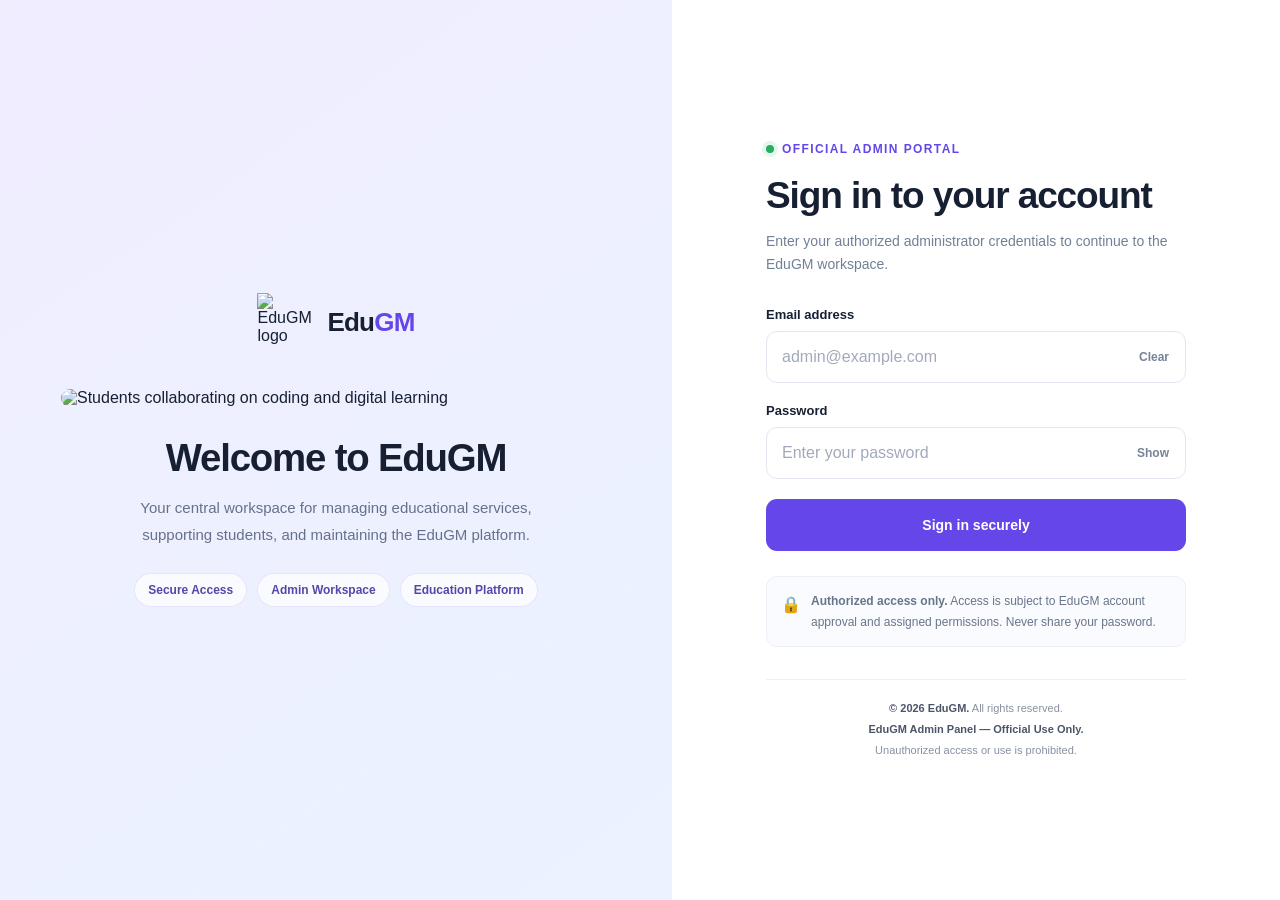
==== commit f85e5731: "Refactor EduGM Admin Panel HTML and styles Updated the HTML structure and styles for the EduGM Admin" ====
--- a/index.html
+++ b/index.html
@@ -3,174 +3,205 @@
 <html lang="en">
 <head>
   <meta charset="UTF-8">
-  <meta name="viewport" content="width=device-width, initial-scale=1">
+  <meta name="viewport" content="width=device-width, initial-scale=1.0">
+
+  <title>EduGM Admin Panel | Official Access Only</title>
+  <meta name="description" content="Official EduGM Admin Panel. Authorized access only.">
+  <meta name="robots" content="noindex, nofollow, noarchive, nosnippet">
+  <meta name="googlebot" content="noindex, nofollow, noarchive, nosnippet">
+  <meta name="referrer" content="no-referrer">
   <meta name="theme-color" content="#ffffff">
-  <meta name="description" content="Secure EduGM Admin Panel login">
-  <title>EduGM Admin Panel — Login</title>
+
   <link rel="icon" href="https://i.ibb.co/1Y82N0n0/Edu-GM-Learning-Logo.png">
 
   <style>
     :root {
-      --blue: #2457df;
-      --blue-dark: #1846bb;
-      --cyan: #08a9f5;
-      --ink: #172554;
+      --primary: #6546e8;
+      --primary-dark: #5032cc;
+      --text: #172033;
       --muted: #718096;
-      --line: #e2e8f0;
-      --background: #eef2ff;
-    }
-
-    * { box-sizing: border-box; }
+      --border: #e3e8f0;
+      --background: #f7f8fc;
+      --danger: #c62828;
+    }
+
+    * {
+      box-sizing: border-box;
+      margin: 0;
+      padding: 0;
+    }
 
     body {
-      margin: 0;
       min-height: 100vh;
-      font-family: "Segoe UI", Arial, sans-serif;
-      color: var(--ink);
-      background: #fff;
-      -webkit-font-smoothing: antialiased;
-    }
-
-    button, input { font: inherit; }
-
-    .login-page {
+      font-family: Inter, "Segoe UI", Arial, sans-serif;
+      color: var(--text);
+      background: var(--background);
+    }
+
+    button, input {
+      font: inherit;
+    }
+
+    .page {
       display: grid;
-      grid-template-columns: 1.05fr .95fr;
+      grid-template-columns: 1.05fr 0.95fr;
       min-height: 100vh;
     }
 
-    /* Illustration panel */
-    .left-panel {
-      position: relative;
+    /* Left illustration panel */
+    .visual-panel {
       display: flex;
       flex-direction: column;
+      justify-content: center;
       align-items: center;
+      padding: 44px;
+      background: linear-gradient(145deg, #f0edff, #eaf3ff);
+      overflow: hidden;
+    }
+
+    .brand {
+      display: flex;
+      align-items: center;
+      gap: 12px;
+      margin-bottom: 38px;
+    }
+
+    .brand img {
+      width: 58px;
+      height: 58px;
+      object-fit: contain;
+    }
+
+    .brand-name {
+      font-size: 26px;
+      font-weight: 800;
+      letter-spacing: -0.8px;
+    }
+
+    .brand-name span {
+      color: var(--primary);
+    }
+
+    .illustration {
+      width: 100%;
+      max-width: 550px;
+      margin-bottom: 28px;
+      border-radius: 22px;
+      object-fit: contain;
+      user-select: none;
+      -webkit-user-drag: none;
+    }
+
+    .visual-copy {
+      max-width: 480px;
+      text-align: center;
+    }
+
+    .visual-copy h1 {
+      margin-bottom: 12px;
+      font-size: clamp(27px, 3vw, 39px);
+      line-height: 1.2;
+      letter-spacing: -1.2px;
+    }
+
+    .visual-copy p {
+      max-width: 430px;
+      margin: 0 auto;
+      color: #65718a;
+      font-size: 15px;
+      line-height: 1.8;
+    }
+
+    .feature-row {
+      display: flex;
       justify-content: center;
-      min-width: 0;
-      overflow: hidden;
-      padding: 42px;
-      background: var(--background);
-    }
-
-    .left-panel::before,
-    .left-panel::after {
-      content: "";
-      position: absolute;
-      border: 1px solid rgba(37, 99, 235, .08);
-      border-radius: 50%;
-      pointer-events: none;
-    }
-
-    .left-panel::before {
-      width: 350px;
-      height: 350px;
-      top: -190px;
-      left: -160px;
-    }
-
-    .left-panel::after {
-      width: 420px;
-      height: 420px;
-      right: -220px;
-      bottom: -200px;
-    }
-
-    .illustration {
-      position: relative;
-      z-index: 1;
-      width: 100%;
-      max-width: 590px;
-      max-height: 60vh;
-      object-fit: contain;
-      mix-blend-mode: multiply;
-      animation: appear .5s ease both;
-    }
-
-    .left-caption {
-      position: relative;
-      z-index: 1;
-      max-width: 490px;
+      flex-wrap: wrap;
+      gap: 10px;
       margin-top: 25px;
-      text-align: center;
-    }
-
-    .left-caption h2 {
-      margin: 0 0 10px;
-      color: #183b9c;
-      font-size: clamp(24px, 3vw, 34px);
-      letter-spacing: -.8px;
-    }
-
-    .left-caption p {
-      margin: 0;
-      color: #64748b;
-      font-size: 14px;
-      line-height: 1.8;
+    }
+
+    .feature {
+      padding: 9px 13px;
+      border: 1px solid rgba(101, 70, 232, 0.13);
+      border-radius: 999px;
+      background: rgba(255, 255, 255, 0.72);
+      color: #5745a8;
+      font-size: 12px;
+      font-weight: 600;
     }
 
     /* Login panel */
-    .right-panel {
+    .login-panel {
       display: flex;
       align-items: center;
       justify-content: center;
-      min-width: 0;
-      padding: 40px 28px;
+      padding: 36px 24px;
       background: #fff;
     }
 
     .login-card {
       width: 100%;
-      max-width: 390px;
-      animation: appear .45s ease both;
-    }
-
-    .logo-area {
-      margin-bottom: 32px;
-      text-align: center;
-    }
-
-    .logo {
-      display: block;
-      width: 185px;
-      height: 115px;
-      max-width: 80%;
-      margin: 0 auto 12px;
+      max-width: 420px;
+      animation: fadeUp 0.55s ease both;
+    }
+
+    .mobile-brand {
+      display: none;
+      justify-content: center;
+      align-items: center;
+      gap: 10px;
+      margin-bottom: 34px;
+    }
+
+    .mobile-brand img {
+      width: 46px;
+      height: 46px;
       object-fit: contain;
     }
 
-    .logo-subtitle {
-      margin: 0;
+    .eyebrow {
+      display: inline-flex;
+      align-items: center;
+      gap: 8px;
+      margin-bottom: 18px;
+      color: var(--primary);
+      font-size: 12px;
+      font-weight: 800;
+      letter-spacing: 1.4px;
+      text-transform: uppercase;
+    }
+
+    .status-dot {
+      width: 8px;
+      height: 8px;
+      border-radius: 50%;
+      background: #27ae60;
+      box-shadow: 0 0 0 4px #e5f7ed;
+    }
+
+    .login-card h2 {
+      margin-bottom: 11px;
+      font-size: clamp(29px, 3vw, 37px);
+      line-height: 1.2;
+      letter-spacing: -1.1px;
+    }
+
+    .subtitle {
+      margin-bottom: 30px;
       color: var(--muted);
-      font-size: 13px;
-    }
-
-    .form-heading {
-      margin-bottom: 27px;
-    }
-
-    .form-heading h1 {
-      margin: 0 0 8px;
-      font-size: 27px;
-      letter-spacing: -.7px;
-    }
-
-    .form-heading p {
-      margin: 0;
-      color: var(--muted);
-      font-size: 13px;
+      font-size: 14px;
       line-height: 1.7;
     }
 
     .field {
-      margin-bottom: 19px;
+      margin-bottom: 20px;
     }
 
     .field label {
       display: block;
-      margin-bottom: 8px;
-      color: #334155;
+      margin-bottom: 9px;
       font-size: 13px;
-      font-weight: 650;
+      font-weight: 700;
     }
 
     .input-wrap {
@@ -178,182 +209,261 @@
     }
 
     .field input {
-      display: block;
       width: 100%;
-      height: 49px;
-      padding: 0 76px 0 14px;
-      border: 1px solid var(--line);
-      border-radius: 10px;
+      min-height: 52px;
+      padding: 0 48px 0 15px;
+      border: 1px solid var(--border);
+      border-radius: 11px;
       outline: none;
-      background: #f9fbff;
-      color: var(--ink);
-      font-size: 14px;
-      transition: border-color .2s, box-shadow .2s, background .2s;
-    }
-
-    .field input::placeholder { color: #9aa6b8; }
+      background: #fff;
+      color: var(--text);
+      transition: border-color 0.2s, box-shadow 0.2s;
+    }
+
+    .field input::placeholder {
+      color: #a1aaba;
+    }
 
     .field input:focus {
-      border-color: var(--blue);
-      background: #fff;
-      box-shadow: 0 0 0 4px rgba(36, 87, 223, .09);
+      border-color: var(--primary);
+      box-shadow: 0 0 0 4px rgba(101, 70, 232, 0.10);
     }
 
     .input-action {
       position: absolute;
       top: 50%;
-      right: 10px;
+      right: 12px;
       transform: translateY(-50%);
-      padding: 6px;
       border: 0;
       background: transparent;
-      color: var(--blue);
+      color: #778198;
       cursor: pointer;
-      font-size: 11px;
+      padding: 5px;
+      font-size: 12px;
       font-weight: 700;
     }
 
-    .login-button {
+    .input-action:hover {
+      color: var(--primary);
+    }
+
+    .sign-in {
       display: flex;
       align-items: center;
       justify-content: center;
       gap: 10px;
       width: 100%;
-      min-height: 50px;
+      min-height: 52px;
       margin-top: 8px;
-      padding: 12px 16px;
       border: 0;
-      border-radius: 10px;
+      border-radius: 11px;
+      background: var(--primary);
       color: #fff;
-      background: linear-gradient(100deg, var(--blue), var(--cyan));
-      box-shadow: 0 7px 17px rgba(36, 87, 223, .17);
       cursor: pointer;
       font-size: 14px;
-      font-weight: 700;
-      transition: transform .2s, box-shadow .2s, opacity .2s;
-    }
-
-    .login-button:hover:not(:disabled) {
+      font-weight: 800;
+      transition: background 0.2s, transform 0.2s, box-shadow 0.2s;
+    }
+
+    .sign-in:hover:not(:disabled) {
       transform: translateY(-1px);
-      box-shadow: 0 10px 22px rgba(36, 87, 223, .24);
-    }
-
-    .login-button:disabled {
-      opacity: .7;
-      cursor: wait;
-      transform: none;
+      background: var(--primary-dark);
+      box-shadow: 0 9px 22px rgba(101, 70, 232, 0.22);
+    }
+
+    .sign-in:disabled {
+      cursor: not-allowed;
+      opacity: 0.7;
     }
 
     .spinner {
-      width: 17px;
-      height: 17px;
-      border: 2px solid rgba(255,255,255,.4);
-      border-top-color: #fff;
+      width: 18px;
+      height: 18px;
+      border: 2px solid rgba(255,255,255,0.4);
+      border-top-color: white;
       border-radius: 50%;
-      animation: spin .7s linear infinite;
-      flex: 0 0 auto;
-    }
-
-    .spinner[hidden] { display: none; }
+      animation: spin 0.7s linear infinite;
+    }
+
+    .spinner[hidden] {
+      display: none;
+    }
 
     .message {
       display: none;
-      margin-top: 16px;
+      margin-top: 17px;
       padding: 12px 14px;
-      border: 1px solid #fecaca;
       border-radius: 10px;
-      background: #fff5f5;
-      color: #b42318;
+      font-size: 13px;
+      line-height: 1.6;
+      overflow-wrap: anywhere;
+    }
+
+    .message.error {
+      display: block;
+      border: 1px solid #f5cccc;
+      background: #fff4f4;
+      color: var(--danger);
+    }
+
+    .message.success {
+      display: block;
+      border: 1px solid #bfe8d0;
+      background: #f0fff6;
+      color: #176c3b;
+    }
+
+    .security-note {
+      display: flex;
+      align-items: flex-start;
+      gap: 10px;
+      margin-top: 25px;
+      padding: 14px;
+      border: 1px solid #edf0f6;
+      border-radius: 11px;
+      background: #fafbfe;
+      color: #68758b;
       font-size: 12px;
       line-height: 1.7;
-      overflow-wrap: anywhere;
-    }
-
-    .message.success {
-      border-color: #bbf7d0;
-      background: #f0fdf4;
-      color: #166534;
-    }
-
-    .secure-note {
-      margin-top: 24px;
-      color: #8995a8;
+    }
+
+    .security-icon {
+      flex-shrink: 0;
+      font-size: 16px;
+    }
+
+    .copyright-footer {
+      margin-top: 32px;
+      padding-top: 18px;
+      border-top: 1px solid #edf0f5;
+      color: #8791a2;
+      text-align: center;
       font-size: 11px;
-      text-align: center;
-    }
-
-    .login-footer {
-      margin-top: 30px;
-      color: #9aa5b6;
-      font-size: 11px;
-      text-align: center;
+      line-height: 1.9;
+    }
+
+    .copyright-footer strong {
+      color: #4b5568;
     }
 
     @keyframes spin {
       to { transform: rotate(360deg); }
     }
 
-    @keyframes appear {
-      from { opacity: 0; transform: translateY(8px); }
+    @keyframes fadeUp {
+      from { opacity: 0; transform: translateY(12px); }
       to { opacity: 1; transform: translateY(0); }
     }
 
-    @media (max-width: 800px) {
-      .login-page { grid-template-columns: 1fr; }
-      .left-panel { display: none; }
-      .right-panel {
+    @media (max-width: 850px) {
+      .page {
+        grid-template-columns: 1fr;
+      }
+
+      .visual-panel {
+        display: none;
+      }
+
+      .login-panel {
         min-height: 100vh;
-        padding: 30px 22px;
-      }
-      .login-card { max-width: 410px; }
-      .logo-area { margin-bottom: 25px; }
-      .logo { height: 100px; }
+        padding: 32px 22px;
+      }
+
+      .login-card {
+        max-width: 430px;
+      }
+
+      .mobile-brand {
+        display: flex;
+      }
+
+      .login-card h2 {
+        font-size: 32px;
+      }
+    }
+
+    @media (max-width: 420px) {
+      .login-panel {
+        padding: 26px 18px;
+      }
+
+      .mobile-brand {
+        margin-bottom: 28px;
+      }
+
+      .subtitle {
+        margin-bottom: 24px;
+      }
     }
 
     @media (prefers-reduced-motion: reduce) {
       *, *::before, *::after {
-        animation: none !important;
-        transition: none !important;
+        animation-duration: 0.01ms !important;
+        transition-duration: 0.01ms !important;
       }
     }
   </style>
 </head>
 
 <body>
-  <main class="login-page">
-
-    <section class="left-panel" aria-label="EduGM introduction">
+  <main class="page">
+
+    <section class="visual-panel" aria-label="EduGM introduction">
+      <div class="brand">
+        <img
+          class="protected-image"
+          src="https://i.ibb.co/1Y82N0n0/Edu-GM-Learning-Logo.png"
+          alt="EduGM logo"
+          draggable="false"
+        >
+        <div class="brand-name">Edu<span>GM</span></div>
+      </div>
+
       <img
-        class="illustration"
+        class="illustration protected-image"
         src="https://i.postimg.cc/sg8bLvWZ/Collaborative-Coding-in-a-Pastel-Workspace.png"
-        alt="Students working together on coding"
+        alt="Students collaborating on coding and digital learning"
+        draggable="false"
       >
 
-      <div class="left-caption">
-        <h2>Welcome to EduGM</h2>
+      <div class="visual-copy">
+        <h1>Welcome to EduGM</h1>
         <p>
-          Manage educational articles, learning categories,
-          official accounts and the EduGM Store in one workspace.
+          Your central workspace for managing educational services,
+          supporting students, and maintaining the EduGM platform.
         </p>
       </div>
+
+      <div class="feature-row" aria-label="Platform features">
+        <span class="feature">Secure Access</span>
+        <span class="feature">Admin Workspace</span>
+        <span class="feature">Education Platform</span>
+      </div>
     </section>
 
-    <section class="right-panel">
+    <section class="login-panel" aria-label="Administrator login">
       <div class="login-card">
 
-        <div class="logo-area">
+        <div class="mobile-brand">
           <img
-            class="logo"
+            class="protected-image"
             src="https://i.ibb.co/1Y82N0n0/Edu-GM-Learning-Logo.png"
-            alt="EduGM Learning logo"
+            alt="EduGM logo"
+            draggable="false"
           >
-          <p class="logo-subtitle">Admin Panel · Secure Sign In</p>
+          <div class="brand-name">Edu<span>GM</span></div>
         </div>
 
-        <div class="form-heading">
-          <h1>Welcome back</h1>
-          <p>Sign in with your approved EduGM staff account.</p>
+        <div class="eyebrow">
+          <span class="status-dot"></span>
+          Official Admin Portal
         </div>
+
+        <h2>Sign in to your account</h2>
+        <p class="subtitle">
+          Enter your authorized administrator credentials to continue
+          to the EduGM workspace.
+        </p>
 
         <form id="login-form">
           <div class="field">
@@ -361,14 +471,18 @@
             <div class="input-wrap">
               <input
                 id="email"
+                name="email"
                 type="email"
-                placeholder="you@example.com"
+                placeholder="admin@example.com"
                 autocomplete="username"
                 required
               >
-              <button class="input-action" id="clear-email" type="button">
-                Clear
-              </button>
+              <button
+                class="input-action"
+                id="clear-email"
+                type="button"
+                aria-label="Clear email"
+              >Clear</button>
             </div>
           </div>
 
@@ -377,76 +491,92 @@
             <div class="input-wrap">
               <input
                 id="password"
+                name="password"
                 type="password"
                 placeholder="Enter your password"
                 autocomplete="current-password"
                 required
               >
-              <button class="input-action" id="toggle-password" type="button">
-                Show
-              </button>
+              <button
+                class="input-action"
+                id="toggle-password"
+                type="button"
+                aria-label="Show password"
+              >Show</button>
             </div>
           </div>
 
-          <button class="login-button" id="login-button" type="submit">
+          <button class="sign-in" id="sign-in-button" type="submit">
+            <span id="button-label">Sign in securely</span>
             <span class="spinner" id="spinner" hidden></span>
-            <span id="button-label">Login to dashboard</span>
-            <span id="button-arrow" aria-hidden="true">→</span>
           </button>
 
-          <div id="message" class="message" role="alert" aria-live="polite"></div>
+          <div
+            class="message"
+            id="message"
+            role="status"
+            aria-live="polite"
+          ></div>
         </form>
 
-        <div class="secure-note">🔒 Secure sign-in · Approved accounts only</div>
-        <div class="login-footer">Need access? Contact your EduGM Owner.</div>
+        <div class="security-note">
+          <span class="security-icon" aria-hidden="true">🔒</span>
+          <span>
+            <strong>Authorized access only.</strong>
+            Access is subject to EduGM account approval and assigned
+            permissions. Never share your password.
+          </span>
+        </div>
+
+        <footer class="copyright-footer">
+          <strong>© <span id="copyright-year"></span> EduGM.</strong>
+          All rights reserved.
+          <br>
+          <strong>EduGM Admin Panel — Official Use Only.</strong>
+          <br>
+          Unauthorized access or use is prohibited.
+        </footer>
 
       </div>
     </section>
   </main>
 
-  <script type="module">
-    import { initializeApp } from
-      "https://www.gstatic.com/firebasejs/13.0.0/firebase-app.js";
-
-    import {
-      getAuth,
-      signInWithEmailAndPassword,
-      signOut
-    } from "https://www.gstatic.com/firebasejs/13.0.0/firebase-auth.js";
-
-    import {
-      getFirestore,
-      doc,
-      getDoc
-    } from "https://www.gstatic.com/firebasejs/13.0.0/firebase-firestore.js";
-
-    const firebaseConfig = {
-      apiKey: "AIzaSyA9yj3ikv7oIsBhU7IE9XPclY3vul5d9us",
-      authDomain: "edugm-bangla.firebaseapp.com",
-      projectId: "edugm-bangla",
-      storageBucket: "edugm-bangla.firebasestorage.app",
-      messagingSenderId: "236553092510",
-      appId: "1:236553092510:web:91f03b4434616c06846a8f"
-    };
-
-    const app = initializeApp(firebaseConfig);
-    const auth = getAuth(app);
-    const db = getFirestore(app);
-
+  <script>
+    // Automatically update the copyright year.
+    document.getElementById("copyright-year").textContent =
+      new Date().getFullYear();
+
+    // Discourage right-click and dragging on protected images.
+    document.addEventListener("contextmenu", function (event) {
+      if (event.target.closest("img.protected-image")) {
+        event.preventDefault();
+      }
+    });
+
+    document.addEventListener("dragstart", function (event) {
+      if (event.target.closest("img.protected-image")) {
+        event.preventDefault();
+      }
+    });
+
+    // Login form controls.
     const form = document.getElementById("login-form");
     const emailInput = document.getElementById("email");
     const passwordInput = document.getElementById("password");
-    const loginButton = document.getElementById("login-button");
+    const signInButton = document.getElementById("sign-in-button");
     const buttonLabel = document.getElementById("button-label");
     const spinner = document.getElementById("spinner");
-    const arrow = document.getElementById("button-arrow");
     const message = document.getElementById("message");
 
     document.getElementById("toggle-password").addEventListener("click", () => {
-      const shouldShow = passwordInput.type === "password";
-      passwordInput.type = shouldShow ? "text" : "password";
+      const showPassword = passwordInput.type === "password";
+      passwordInput.type = showPassword ? "text" : "password";
       document.getElementById("toggle-password").textContent =
-        shouldShow ? "Hide" : "Show";
+        showPassword ? "Hide" : "Show";
+      document.getElementById("toggle-password").setAttribute(
+        "aria-label",
+        showPassword ? "Hide password" : "Show password"
+      );
     });
 
     document.getElementById("clear-email").addEventListener("click", () => {
@@ -455,71 +585,131 @@
     });
 
     function setLoading(loading) {
-      loginButton.disabled = loading;
+      signInButton.disabled = loading;
       spinner.hidden = !loading;
-      arrow.hidden = loading;
-      buttonLabel.textContent = loading
-        ? "Signing in..."
-        : "Login to dashboard";
-    }
-
-    function showMessage(text, success = false) {
+      buttonLabel.textContent = loading ? "Signing in..." : "Sign in securely";
+    }
+
+    function showMessage(text, type = "error") {
       message.textContent = text;
-      message.className = success ? "message success" : "message";
-      message.style.display = "block";
-    }
-
-    form.addEventListener("submit", async (event) => {
+      message.className = "message " + type;
+    }
+
+    function clearMessage() {
+      message.textContent = "";
+      message.className = "message";
+    }
+
+    function friendlyAuthError(error) {
+      switch (error.code) {
+        case "auth/invalid-credential":
+        case "auth/wrong-password":
+        case "auth/user-not-found":
+          return "Incorrect email or password. Please check your credentials.";
+
+        case "auth/invalid-email":
+          return "Please enter a valid email address.";
+
+        case "auth/too-many-requests":
+          return "Too many attempts. Please wait and try again later.";
+
+        case "auth/network-request-failed":
+          return "Network error. Check your internet connection and try again.";
+
+        case "permission-denied":
+        case "firestore/permission-denied":
+          return "Access verification failed. Please contact the EduGM administrator.";
+
+        default:
+          return "Sign-in failed. Please try again or contact the EduGM administrator.";
+      }
+    }
+
+    // Firebase Authentication and Firestore.
+    form.addEventListener("submit", async function (event) {
       event.preventDefault();
-      message.style.display = "none";
+      clearMessage();
+
+      const email = emailInput.value.trim();
+      const password = passwordInput.value;
+
+      if (!email || !password) {
+        showMessage("Please enter your email address and password.");
+        return;
+      }
+
       setLoading(true);
 
       try {
-        const credential = await signInWithEmailAndPassword(
+        const { initializeApp } = await import(
+          "https://www.gstatic.com/firebasejs/13.0.0/firebase-app.js"
+        );
+
+        const {
+          getAuth,
+          signInWithEmailAndPassword
+        } = await import(
+          "https://www.gstatic.com/firebasejs/13.0.0/firebase-auth.js"
+        );
+
+        const {
+          getFirestore,
+          doc,
+          getDoc
+        } = await import(
+          "https://www.gstatic.com/firebasejs/13.0.0/firebase-firestore.js"
+        );
+
+        const firebaseConfig = {
+          apiKey: "AIzaSyA9yj3ikv7oIsBhU7IE9XPclY3vul5d9us",
+          authDomain: "edugm-bangla.firebaseapp.com",
+          projectId: "edugm-bangla",
+          storageBucket: "edugm-bangla.firebasestorage.app",
+          messagingSenderId: "236553092510",
+          appId: "1:236553092510:web:91f03b4434616c06846a8f"
+        };
+
+        const app = initializeApp(firebaseConfig);
+        const auth = getAuth(app);
+        const db = getFirestore(app);
+
+        const credentials = await signInWithEmailAndPassword(
           auth,
-          emailInput.value.trim(),
-          passwordInput.value
+          email,
+          password
         );
 
-        const profileSnapshot = await getDoc(
-          doc(db, "users", credential.user.uid)
-        );
-
-        if (!profileSnapshot.exists()) {
-          await signOut(auth);
-          showMessage("Your account has not been approved. Contact the EduGM Owner.");
+        const userRef = doc(db, "users", credentials.user.uid);
+        const userSnapshot = await getDoc(userRef);
+
+        if (!userSnapshot.exists()) {
+          await auth.signOut();
+          showMessage(
+            "Your account has not been approved. Contact the EduGM Owner."
+          );
           return;
         }
 
-        const profile = profileSnapshot.data();
+        const profile = userSnapshot.data();
 
         if (profile.active !== true ||
             typeof profile.role !== "string" ||
-            profile.role.trim() === "") {
-          await signOut(auth);
-          showMessage("Your account has not been approved. Contact the EduGM Owner.");
+            !profile.role.trim()) {
+          await auth.signOut();
+          showMessage(
+            "Your account is inactive or has no assigned role. Contact the EduGM Owner."
+          );
           return;
         }
 
-        showMessage("Login successful. Opening dashboard…", true);
+        showMessage("Sign-in successful. Opening your dashboard...", "success");
+
+        // Relative path works with a GitHub Pages project site.
         window.location.assign("dashboard.html");
 
       } catch (error) {
-        const errors = {
-          "auth/invalid-credential": "Incorrect email or password.",
-          "auth/user-not-found": "No account exists with this email.",
-          "auth/wrong-password": "Incorrect email or password.",
-          "auth/too-many-requests": "Too many attempts. Please try again later.",
-          "auth/network-request-failed": "Network error. Check your internet connection.",
-          "permission-denied": "Firebase denied access to your profile. Check Firestore rules."
-        };
-
-        showMessage(
-          errors[error.code] ||
-          (error.code === "permission-denied"
-            ? errors["permission-denied"]
-            : "Unable to sign in. Check your Firebase setup and internet connection.")
-        );
+        console.error("EduGM sign-in error:", error);
+        showMessage(friendlyAuthError(error));
       } finally {
         setLoading(false);
       }
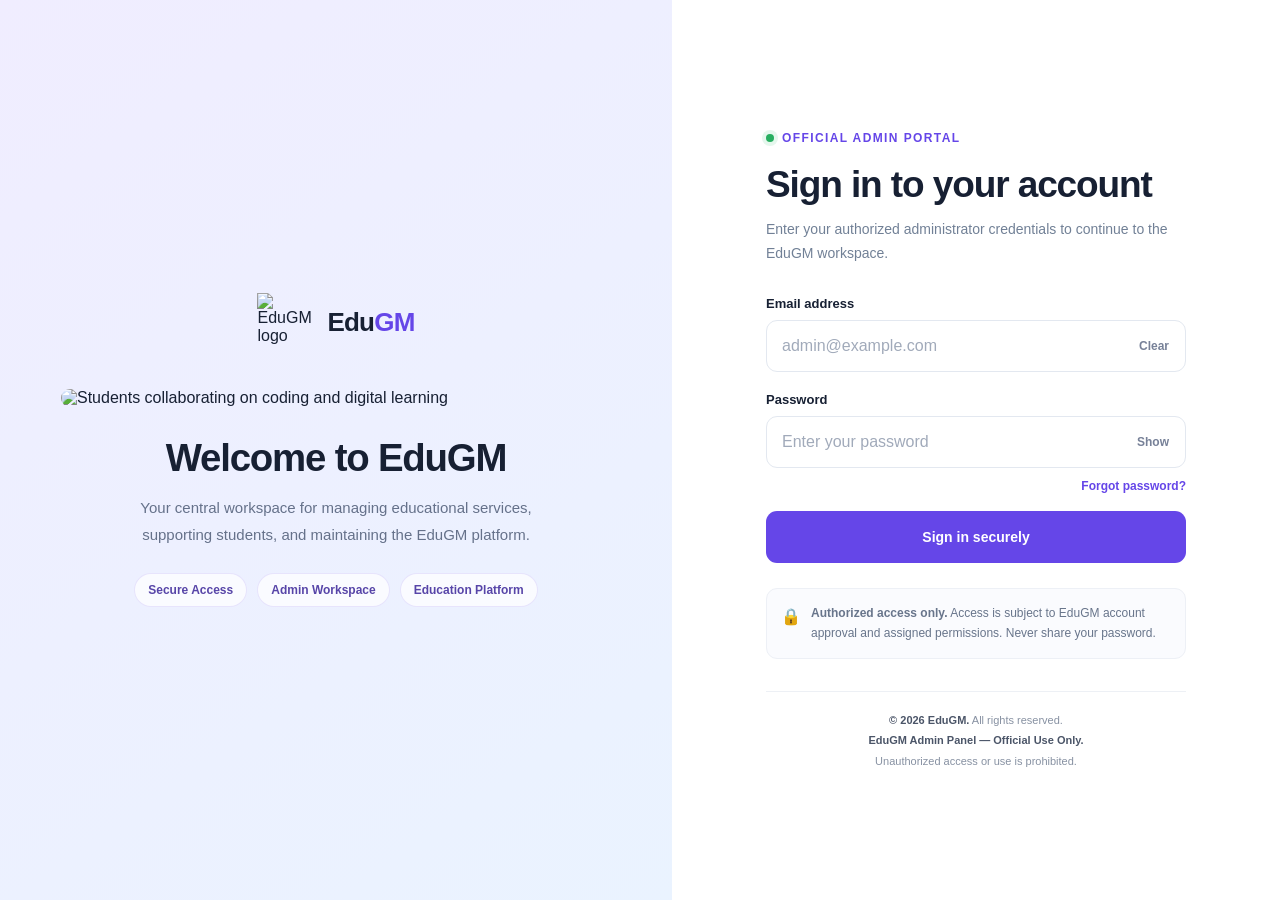
==== commit e711a786: "Implement loading screen and forgot password link Added a loading screen with a rotating logo and fo" ====
--- a/index.html
+++ b/index.html
@@ -245,6 +245,26 @@
 
     .input-action:hover {
       color: var(--primary);
+    }
+
+    .forgot-row {
+      display: flex;
+      justify-content: flex-end;
+      margin-top: -9px;
+      margin-bottom: 18px;
+    }
+
+    .forgot-link {
+      color: var(--primary);
+      font-size: 12px;
+      font-weight: 700;
+      text-decoration: none;
+      transition: color 0.2s;
+    }
+
+    .forgot-link:hover {
+      color: var(--primary-dark);
+      text-decoration: underline;
     }
 
     .sign-in {
@@ -346,6 +366,50 @@
       color: #4b5568;
     }
 
+    /* Full-screen EduGM loading screen */
+    .page-loader {
+      position: fixed;
+      inset: 0;
+      z-index: 9999;
+      display: grid;
+      place-items: center;
+      background: #fff;
+      opacity: 1;
+      visibility: visible;
+      transition: opacity 0.35s ease, visibility 0.35s ease;
+    }
+
+    .page-loader.is-hidden {
+      opacity: 0;
+      visibility: hidden;
+      pointer-events: none;
+    }
+
+    .loader-mark {
+      width: 58px;
+      height: 58px;
+      animation: logoSpin 1.15s linear infinite;
+      filter: drop-shadow(0 5px 10px rgba(101, 70, 232, 0.12));
+    }
+
+    .loader-mark path {
+      fill: #4054ff;
+    }
+
+    .loader-caption {
+      position: absolute;
+      top: calc(50% + 48px);
+      color: #8a91a5;
+      font-size: 11px;
+      font-weight: 700;
+      letter-spacing: 2.4px;
+      text-transform: uppercase;
+    }
+
+    @keyframes logoSpin {
+      to { transform: rotate(360deg); }
+    }
+
     @keyframes spin {
       to { transform: rotate(360deg); }
     }
@@ -406,6 +470,16 @@
 </head>
 
 <body>
+  <!-- Initial loading screen with a continuously rotating EduGM-style mark -->
+  <div class="page-loader" id="page-loader" role="status" aria-label="Loading EduGM">
+    <svg class="loader-mark" viewBox="0 0 64 64" aria-hidden="true">
+      <path d="M32 4C22.9 4 14.6 7.8 8.8 14L32 27.3 55.2 14C49.4 7.8 41.1 4 32 4Z"/>
+      <path d="M5 21.5C2.7 29.9 4.1 39.1 9.1 46.4c4.1 6 10.4 10.3 17.9 12V31.6L5 21.5Z"/>
+      <path d="M59 21.5 37 31.6v26.8c7.5-1.7 13.8-6 17.9-12 5-7.3 6.4-16.5 4.1-24.9Z"/>
+    </svg>
+    <span class="loader-caption">EduGM</span>
+  </div>
+
   <main class="page">
 
     <section class="visual-panel" aria-label="EduGM introduction">
@@ -506,6 +580,12 @@
             </div>
           </div>
 
+          <div class="forgot-row">
+            <a class="forgot-link" href="forgot-password.html">
+              Forgot password?
+            </a>
+          </div>
+
           <button class="sign-in" id="sign-in-button" type="submit">
             <span id="button-label">Sign in securely</span>
             <span class="spinner" id="spinner" hidden></span>
@@ -545,6 +625,15 @@
     // Automatically update the copyright year.
     document.getElementById("copyright-year").textContent =
       new Date().getFullYear();
+
+    // Hide the initial loading screen after the page assets are ready.
+    // The short delay lets the rotating mark appear smoothly instead of flashing.
+    window.addEventListener("load", function () {
+      window.setTimeout(function () {
+        const pageLoader = document.getElementById("page-loader");
+        if (pageLoader) pageLoader.classList.add("is-hidden");
+      }, 650);
+    });
 
     // Discourage right-click and dragging on protected images.
     document.addEventListener("contextmenu", function (event) {
@@ -641,7 +730,7 @@
       setLoading(true);
 
       try {
-        const { initializeApp } = await import(
+        const { initializeApp, getApps, getApp } = await import(
           "https://www.gstatic.com/firebasejs/13.0.0/firebase-app.js"
         );
 
@@ -669,7 +758,7 @@
           appId: "1:236553092510:web:91f03b4434616c06846a8f"
         };
 
-        const app = initializeApp(firebaseConfig);
+        const app = getApps().length ? getApp() : initializeApp(firebaseConfig);
         const auth = getAuth(app);
         const db = getFirestore(app);
 
